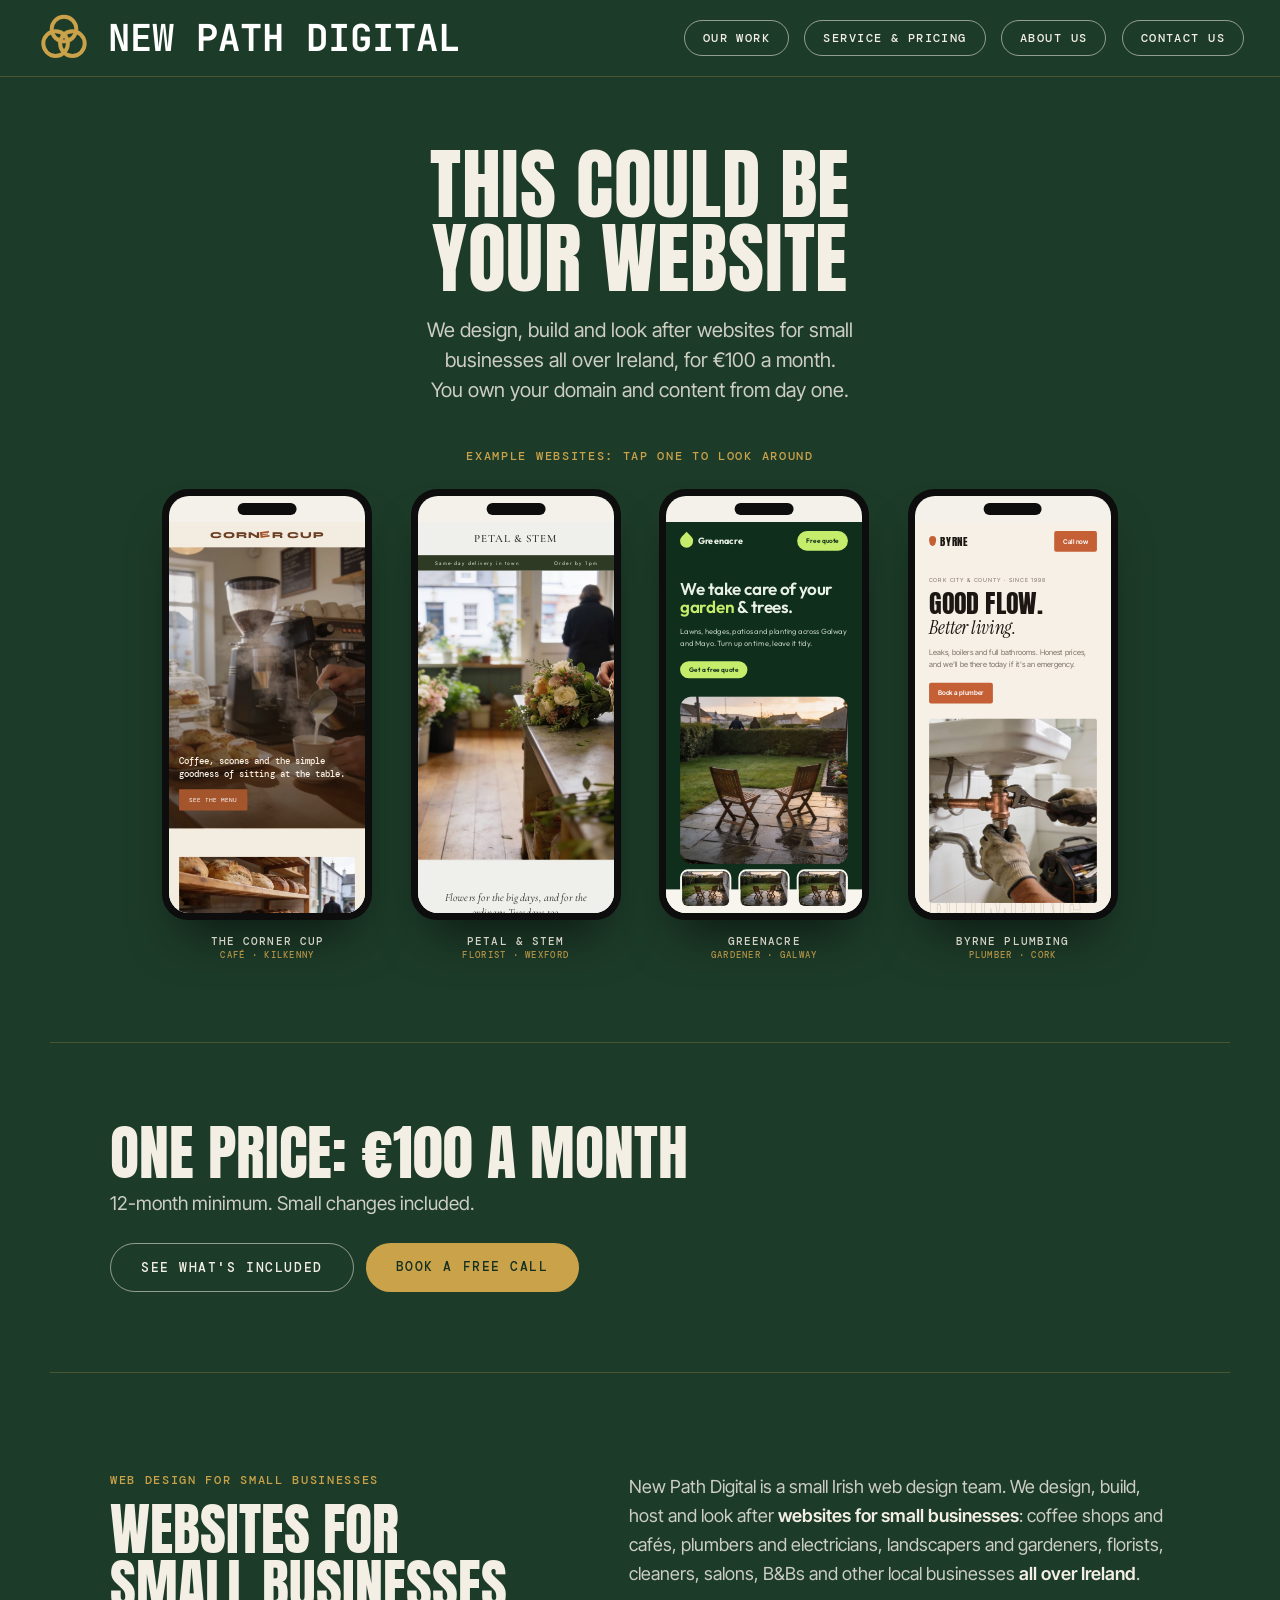
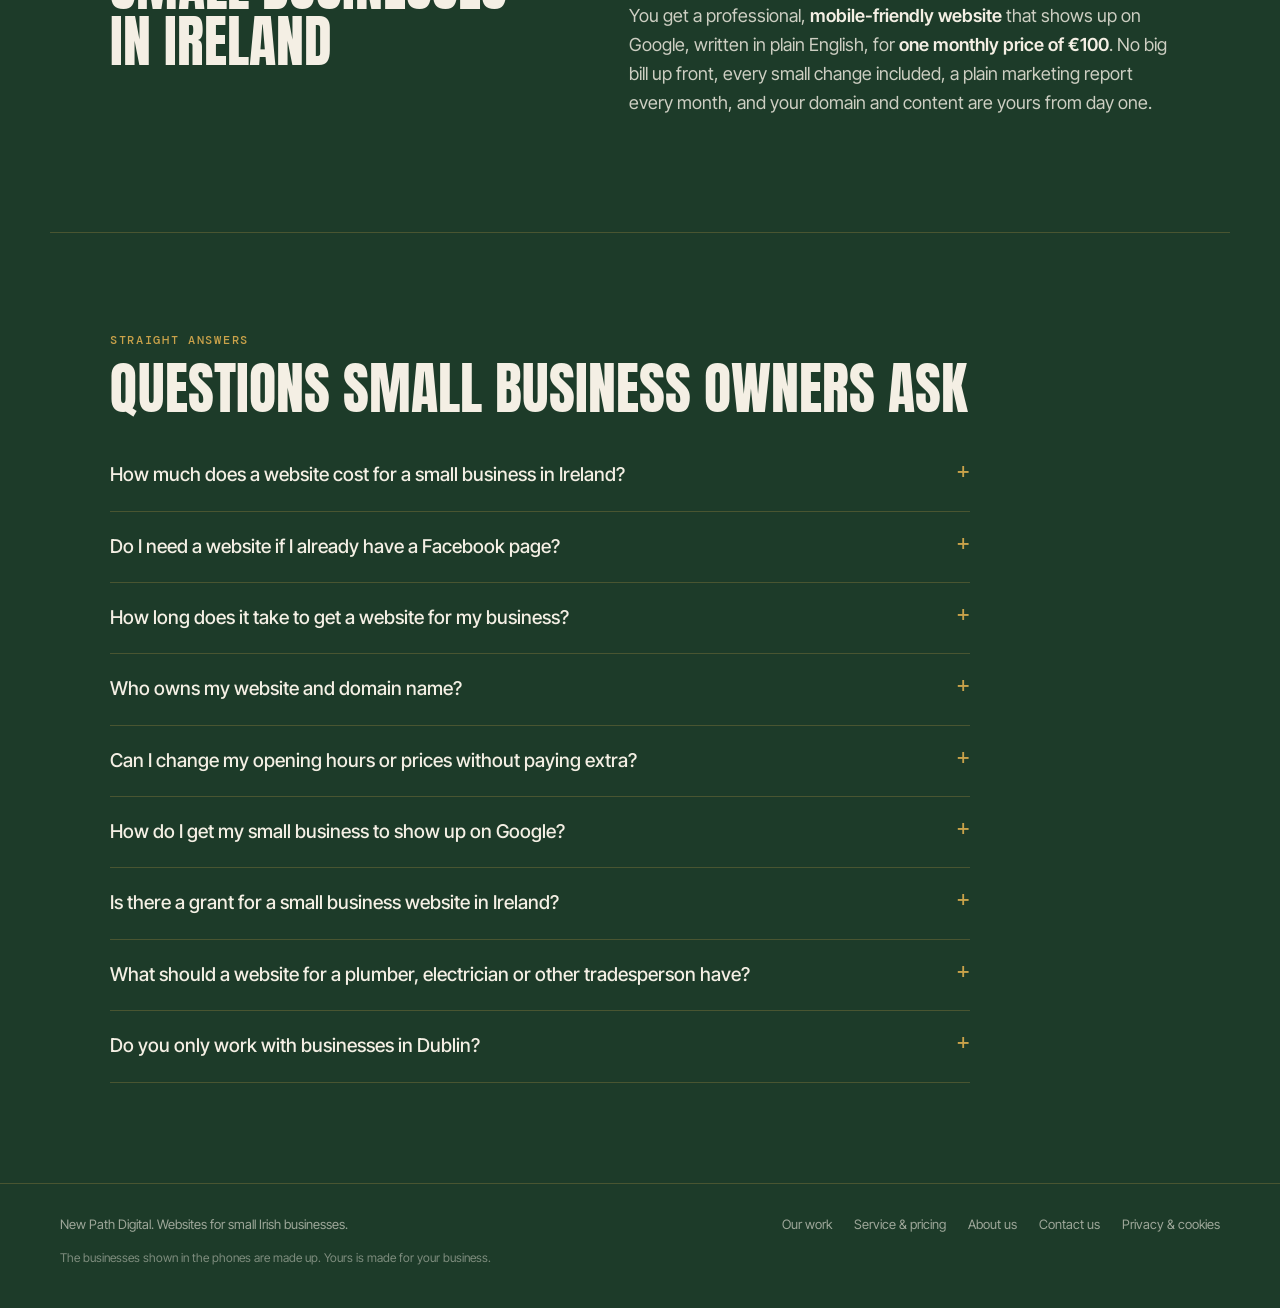
==== index.html @ db33c9aa "Make question answers plainer Co-Authored-By: Claude Opus 5.5 <noreply@anthropic.com>" ====
<!doctype html>
<html lang="en-IE">
<head>
<meta charset="utf-8">
<meta name="viewport" content="width=device-width, initial-scale=1">
<title>New Path Digital | Websites for small Irish businesses, €100 a month</title>
<meta name="description" content="We design, build, host and keep your website up to date for €100 a month, with every small change included and a monthly report. You own your domain and content. Book a free call.">
<link rel="icon" href="/icon.svg">
<link rel="canonical" href="https://newpathdigital-one.vercel.app/">
<meta property="og:type" content="website">
<meta property="og:locale" content="en_IE">
<meta property="og:site_name" content="New Path Digital">
<meta property="og:url" content="https://newpathdigital-one.vercel.app/">
<meta property="og:title" content="New Path Digital | Websites for small Irish businesses, €100 a month">
<meta property="og:description" content="We design, build, host and keep your website up to date for €100 a month, with every small change included and a monthly report. You own your domain and content. Book a free call.">
<meta property="og:image" content="https://newpathdigital-one.vercel.app/street/coffee.jpg">
<meta property="og:image:width" content="1800">
<meta property="og:image:height" content="1350">
<meta property="og:image:alt" content="A barista pours milk into a coffee at the counter of a small café, with scones and a street outside the window">
<meta name="twitter:card" content="summary_large_image">
<meta name="twitter:title" content="New Path Digital | Websites for small Irish businesses, €100 a month">
<meta name="twitter:description" content="We design, build, host and keep your website up to date for €100 a month, with every small change included and a monthly report. You own your domain and content. Book a free call.">
<meta name="twitter:image" content="https://newpathdigital-one.vercel.app/street/coffee.jpg">
<script type="application/ld+json">{"@context":"https://schema.org","@type":"ProfessionalService","name":"New Path Digital","url":"https://newpathdigital-one.vercel.app/","description":"We design, build, host and look after websites for small businesses all over Ireland, for €100 a month.","areaServed":{"@type":"Country","name":"Ireland"},"image":"https://newpathdigital-one.vercel.app/street/coffee.jpg","email":"hello@newpathdigital.ie","makesOffer":{"@type":"Offer","name":"Website built, hosted and kept up to date","price":"100","priceCurrency":"EUR","priceSpecification":{"@type":"UnitPriceSpecification","price":"100","priceCurrency":"EUR","unitText":"MONTH"}}}</script>
<script type="application/ld+json">{"@context":"https://schema.org","@type":"FAQPage","mainEntity":[{"@type":"Question","name":"How much does a website cost for a small business in Ireland?","acceptedAnswer":{"@type":"Answer","text":"With New Path Digital it's €100 a month, with no big bill up front. That covers designing and building the site, hosting, security, support and every small change. The minimum is 12 months. When you compare prices, add up the full cost for a year, including hosting and what you'd pay each time you need something changed."}},{"@type":"Question","name":"Do I need a website if I already have a Facebook page?","acceptedAnswer":{"@type":"Answer","text":"Yes. A Facebook page is a good start, but Facebook can change its rules or limit who sees your posts. Your website is yours. A website shows your opening hours, prices and services in one place. It can also show up when people search for what you do in your area."}},{"@type":"Question","name":"How long does it take to get a website for my business?","acceptedAnswer":{"@type":"Answer","text":"It depends mostly on how quickly we get your words, photos and details. We agree a go-live date on the first call. We write the words, and you check everything before it goes live."}},{"@type":"Question","name":"Who owns my website and domain name?","acceptedAnswer":{"@type":"Answer","text":"You do. Your domain name is registered in your name, and your words, photos and logo are yours from day one. After the 12-month minimum, the full website is yours to take with you if you ever leave."}},{"@type":"Question","name":"Can I change my opening hours or prices without paying extra?","acceptedAnswer":{"@type":"Answer","text":"Yes. Send us an email or a text with the change and we'll do it within 2 working days. Small changes like prices, opening hours, photos and text are included in the €100 a month. Bigger new work, like an online shop, is always quoted first."}},{"@type":"Question","name":"How do I get my small business to show up on Google?","acceptedAnswer":{"@type":"Answer","text":"Four things can help: a website that says clearly what you do and where, a Google Business Profile, real reviews from customers, and other websites linking to yours. We set up the Google basics and measure your visits before launch. You get a report every month. If your visits or calls haven't gone up after 6 months, we do 3 months of extra search work for free."}},{"@type":"Question","name":"Is there a grant for a small business website in Ireland?","acceptedAnswer":{"@type":"Answer","text":"Local Enterprise Offices run the Trading Online Voucher scheme to help small businesses get online. The amounts and rules change, so check with your local Local Enterprise Office for what applies to you. We're happy to talk it through on a free call."}},{"@type":"Question","name":"What should a website for a plumber, electrician or other tradesperson have?","acceptedAnswer":{"@type":"Answer","text":"Keep it simple and built for phones: a big call button, the services you offer, the areas you cover, photos of real jobs, and a quick quote form. Someone with a burst pipe may be searching on their phone, so make your number easy to tap."}},{"@type":"Question","name":"Do you only work with businesses in Dublin?","acceptedAnswer":{"@type":"Answer","text":"No. We build websites for small businesses all over Ireland, from cafés and B&Bs to plumbers, salons and cleaners. We work by phone, email and video call, so where you are doesn't matter."}}]}</script>
<link rel="preconnect" href="https://fonts.googleapis.com">
<link rel="preconnect" href="https://fonts.gstatic.com" crossorigin>
<link href="https://fonts.googleapis.com/css2?family=Anton&family=DM+Mono:wght@400;500&family=Inter+Tight:wght@400;500;600&family=JetBrains+Mono:wght@700&display=swap" rel="stylesheet">
<link rel="stylesheet" href="/style.css">
<style>
section[id]{scroll-margin-top:90px}

/* ---------- hero ---------- */
.hero{text-align:center;padding:clamp(40px,6vw,70px) 20px clamp(50px,7vw,80px)}
.hero h1{font:400 clamp(40px,6.4vw,78px)/.95 "Anton",sans-serif;letter-spacing:.01em;text-transform:uppercase;margin-bottom:20px}
.hero .intro{max-width:52ch;margin:0 auto clamp(28px,4vw,44px);font-size:clamp(17px,1.8vw,20px);line-height:1.5;color:var(--soft);text-wrap:balance}
.hero .kicker{margin-bottom:24px}
.phones{display:flex;justify-content:center;gap:clamp(14px,3vw,40px);flex-wrap:wrap}
.phone{cursor:pointer;width:clamp(150px,17vw,210px);text-align:center;transition:transform .35s cubic-bezier(.2,.8,.2,1)}
.phone:hover,.phone:focus-visible{transform:translateY(-10px)}
.phone:focus-visible{outline:none}
.phone:focus-visible .frame{box-shadow:0 0 0 3px var(--gold),0 30px 50px -20px rgba(0,0,0,.6)}
.frame{position:relative;aspect-ratio:390/800;border-radius:26px;background:#0d0d0d;padding:7px;box-shadow:0 30px 50px -20px rgba(0,0,0,.6)}
.screen{position:relative;width:100%;height:100%;border-radius:20px;overflow:hidden;background:#f4f1ea}
.screen::before{content:"";position:absolute;z-index:2;top:7px;left:50%;transform:translateX(-50%);width:30%;height:12px;border-radius:999px;background:#0d0d0d}
.screen iframe{position:absolute;top:26px;left:0;width:390px;height:800px;border:0;transform-origin:0 0;pointer-events:none}
.phone .cap{margin-top:14px;font:500 11px/1.4 "DM Mono",monospace;letter-spacing:.1em;text-transform:uppercase;opacity:.85}
.phone .cap small{display:block;color:var(--gold);letter-spacing:.14em}

/* ---------- price strip ---------- */
.strip{border-top:1px solid var(--line);padding-block:clamp(50px,7vw,80px);display:flex;flex-wrap:wrap;align-items:center;justify-content:space-between;gap:24px 40px}
.strip h2{font:400 clamp(36px,5vw,60px)/1 "Anton";text-transform:uppercase}
.strip p{color:var(--soft);font-size:clamp(16px,1.8vw,19px);margin-top:6px}
.strip .btns{display:flex;flex-wrap:wrap;gap:12px}

/* ---------- viewer ---------- */
.viewer{position:fixed;inset:0;z-index:50;background:rgba(12,22,16,.96);display:none;flex-direction:column}
.viewer.on{display:flex}
.vbar{display:flex;align-items:center;gap:10px;padding:10px clamp(10px,2vw,20px);color:var(--cream)}
.vbar .title{flex:1;text-align:center;font:500 12px/1.3 "DM Mono",monospace;letter-spacing:.12em;text-transform:uppercase}
.vbar .title small{display:block;color:var(--gold)}
.vbtn{border:1px solid rgba(244,239,228,.4);border-radius:999px;padding:9px 14px;font:500 11px/1 "DM Mono",monospace;letter-spacing:.1em;text-transform:uppercase;white-space:nowrap}
.vbtn:hover{background:var(--cream);color:var(--green)}
.vbtn.on{background:var(--cream);color:var(--green)}
.vbtn.x{font-size:16px;padding:7px 12px}
.toggle{display:flex;gap:6px}
.vstage{flex:1;display:flex;justify-content:center;align-items:stretch;padding:0 clamp(0px,2vw,20px) clamp(0px,2vw,20px);min-height:0}
.vstage iframe{width:100%;height:100%;border:0;background:#fff;border-radius:8px}
.vstage.mobile{align-items:center}
.vstage.mobile iframe{width:390px;max-width:100%;height:min(820px,100%);border-radius:30px;border:8px solid #0d0d0d}
.vnote{text-align:center;font-size:12px;color:rgba(244,239,228,.5);padding:0 0 10px}


/* ---------- search words + questions ---------- */
.about2{display:grid;grid-template-columns:minmax(0,.9fr) minmax(0,1.1fr);gap:clamp(30px,6vw,80px);align-items:start}
.about2 .prose p{font-size:clamp(16px,1.6vw,18px)}
.about2 strong{color:var(--cream);font-weight:600}
.faq{display:grid;gap:0;max-width:860px}
.faq details{border-bottom:1px solid var(--line)}
.faq summary{list-style:none;cursor:pointer;display:flex;justify-content:space-between;gap:20px;padding:20px 0;font-size:clamp(17px,1.8vw,19px);font-weight:500}
.faq summary::-webkit-details-marker{display:none}
.faq summary::after{content:"+";font:400 24px/1 "DM Mono",monospace;color:var(--gold);transition:transform .2s}
.faq details[open] summary::after{transform:rotate(45deg)}
.faq details p{color:var(--soft);padding:0 0 22px;max-width:64ch}
@media (max-width:760px){.about2{grid-template-columns:1fr}}

@media (max-width:760px){
  .phones{gap:22px 14px}
  .phone{width:calc(50% - 14px);max-width:200px}
  .toggle,.vbtn .w{display:none}
  .vstage{padding:0}
  .vstage iframe{border-radius:0}
}
</style>
</head>
<body>

<header class="bar">
  <a class="brand" href="/" aria-label="New Path Digital home">
    <svg class="mark" viewBox="0 0 100 100" fill="none" stroke="#c9a24a" stroke-width="7" stroke-linecap="round">
      <circle cx="50" cy="34" r="22"/>
      <circle cx="35" cy="60" r="22"/>
      <circle cx="65" cy="60" r="22"/>
    </svg>
    <span class="name">New Path Digital</span>
  </a>
  <nav class="nav">
    <a href="/#work">Our work</a>
    <a href="/services">Service &amp; pricing</a>
    <a href="/about">About us</a>
    <a href="/contact">Contact us</a>
  </nav>
</header>

<section class="hero" id="work">
  <h1>This could be<br>your website</h1>
  <p class="intro">We design, build and look after websites for small businesses all over Ireland, for €100 a month. You own your domain and content from day one.</p>
  <h2 class="kicker">Example websites: tap one to look around</h2>
  <div class="phones" id="phones">
  <div role="button" tabindex="0" class="phone" data-i="0" aria-label="Open the Corner Cup example website">
    <div class="frame"><div class="screen"><iframe src="mock/corner-cup.html" tabindex="-1" aria-hidden="true" loading="lazy" scrolling="no" title="The Corner Cup example website"></iframe></div></div>
    <div class="cap">The Corner Cup<small>Café · Kilkenny</small></div>
  </div>
  <div role="button" tabindex="0" class="phone" data-i="1" aria-label="Open the Petal &amp; Stem example website">
    <div class="frame"><div class="screen"><iframe src="mock/petal-and-stem.html" tabindex="-1" aria-hidden="true" loading="lazy" scrolling="no" title="Petal &amp; Stem example website"></iframe></div></div>
    <div class="cap">Petal &amp; Stem<small>Florist · Wexford</small></div>
  </div>
  <div role="button" tabindex="0" class="phone" data-i="2" aria-label="Open the Greenacre example website">
    <div class="frame"><div class="screen"><iframe src="mock/greenacre.html" tabindex="-1" aria-hidden="true" loading="lazy" scrolling="no" title="Greenacre example website"></iframe></div></div>
    <div class="cap">Greenacre<small>Gardener · Galway</small></div>
  </div>
  <div role="button" tabindex="0" class="phone" data-i="3" aria-label="Open the Byrne Plumbing example website">
    <div class="frame"><div class="screen"><iframe src="mock/byrne-plumbing.html" tabindex="-1" aria-hidden="true" loading="lazy" scrolling="no" title="Byrne Plumbing example website"></iframe></div></div>
    <div class="cap">Byrne Plumbing<small>Plumber · Cork</small></div>
  </div>
  </div>
</section>

<section class="wrap strip">
  <div>
    <h2>One price: €100 a month</h2>
    <p>12-month minimum. Small changes included.</p>
  </div>
  <div class="btns">
    <a class="cta ghost" href="/services">See what's included</a>
    <a class="cta" href="/contact">Book a free call</a>
  </div>
</section>

<section class="wrap section" id="about-us">
  <div class="about2">
    <div>
      <div class="kicker">Web design for small businesses</div>
      <h2 class="big">Websites for small businesses in Ireland</h2>
    </div>
    <div class="prose">
      <p>New Path Digital is a small Irish web design team. We design, build, host and look after <strong>websites for small businesses</strong>: coffee shops and cafés, plumbers and electricians, landscapers and gardeners, florists, cleaners, salons, B&amp;Bs and other local businesses <strong>all over Ireland</strong>.</p>
      <p>You get a professional, <strong>mobile-friendly website</strong> that shows up on Google, written in plain English, for <strong>one monthly price of €100</strong>. No big bill up front, every small change included, a plain marketing report every month, and your domain and content are yours from day one.</p>
    </div>
  </div>
</section>

<section class="wrap section" id="questions">
  <div class="kicker">Straight answers</div>
  <h2 class="big">Questions small business owners ask</h2>
  <div class="faq">
    <details><summary>How much does a website cost for a small business in Ireland?</summary><p>With New Path Digital it's €100 a month, with no big bill up front. That covers designing and building the site, hosting, security, support and every small change. The minimum is 12 months. When you compare prices, add up the full cost for a year, including hosting and what you'd pay each time you need something changed.</p></details>
    <details><summary>Do I need a website if I already have a Facebook page?</summary><p>Yes. A Facebook page is a good start, but Facebook can change its rules or limit who sees your posts. Your website is yours. A website shows your opening hours, prices and services in one place. It can also show up when people search for what you do in your area.</p></details>
    <details><summary>How long does it take to get a website for my business?</summary><p>It depends mostly on how quickly we get your words, photos and details. We agree a go-live date on the first call. We write the words, and you check everything before it goes live.</p></details>
    <details><summary>Who owns my website and domain name?</summary><p>You do. Your domain name is registered in your name, and your words, photos and logo are yours from day one. After the 12-month minimum, the full website is yours to take with you if you ever leave.</p></details>
    <details><summary>Can I change my opening hours or prices without paying extra?</summary><p>Yes. Send us an email or a text with the change and we'll do it within 2 working days. Small changes like prices, opening hours, photos and text are included in the €100 a month. Bigger new work, like an online shop, is always quoted first.</p></details>
    <details><summary>How do I get my small business to show up on Google?</summary><p>Four things can help: a website that says clearly what you do and where, a Google Business Profile, real reviews from customers, and other websites linking to yours. We set up the Google basics and measure your visits before launch. You get a report every month. If your visits or calls haven't gone up after 6 months, we do 3 months of extra search work for free.</p></details>
    <details><summary>Is there a grant for a small business website in Ireland?</summary><p>Local Enterprise Offices run the Trading Online Voucher scheme to help small businesses get online. The amounts and rules change, so check with your local Local Enterprise Office for what applies to you. We're happy to talk it through on a free call.</p></details>
    <details><summary>What should a website for a plumber, electrician or other tradesperson have?</summary><p>Keep it simple and built for phones: a big call button, the services you offer, the areas you cover, photos of real jobs, and a quick quote form. Someone with a burst pipe may be searching on their phone, so make your number easy to tap.</p></details>
    <details><summary>Do you only work with businesses in Dublin?</summary><p>No. We build websites for small businesses all over Ireland, from cafés and B&amp;Bs to plumbers, salons and cleaners. We work by phone, email and video call, so where you are doesn't matter.</p></details>
  </div>
</section>

<footer class="site">
  <span>New Path Digital. Websites for small Irish businesses.</span>
  <nav><a href="/#work">Our work</a><a href="/services">Service &amp; pricing</a><a href="/about">About us</a><a href="/contact">Contact us</a><a href="/privacy">Privacy &amp; cookies</a></nav>
  <span class="note">The businesses shown in the phones are made up. Yours is made for your business.</span>
</footer>

<div class="viewer" id="viewer" role="dialog" aria-modal="true" aria-label="Example website">
  <div class="vbar">
    <button class="vbtn" id="prev" aria-label="Previous example">←<span class="w"> Prev</span></button>
    <div class="toggle">
      <button class="vbtn on" id="desk">Desktop</button>
      <button class="vbtn" id="mob">Phone</button>
    </div>
    <div class="title" id="vtitle"></div>
    <button class="vbtn" id="next" aria-label="Next example"><span class="w">Next </span>→</button>
    <button class="vbtn x" id="close" aria-label="Close">×</button>
  </div>
  <div class="vstage" id="vstage"><iframe id="vframe" title="Example website"></iframe></div>
  <div class="vnote">This is a made-up example. Scroll and click around, then close it to come back.</div>
</div>

<script>
// To add another example: make a page in /mock and add a line here.
const SITES = [
  {id:"corner-cup",     name:"The Corner Cup", town:"Café · Kilkenny",    bg:"#e7dece"},
  {id:"petal-and-stem", name:"Petal & Stem",   town:"Florist · Wexford",  bg:"#efefeb"},
  {id:"greenacre",      name:"Greenacre",      town:"Gardener · Galway",  bg:"#f7f5ee"},
  {id:"byrne-plumbing", name:"Byrne Plumbing", town:"Plumber · Cork",     bg:"#f6f0e6"},
];
const url = s => `mock/${s.id}.html`;
const esc = t => t.replace(/&/g,"&amp;").replace(/</g,"&lt;");

// phones
if (!document.querySelector("#phones .phone")) document.getElementById("phones").innerHTML = SITES.map((s,i)=>`
  <div role="button" tabindex="0" class="phone" data-i="${i}" aria-label="Open the ${esc(s.name)} example website">
    <div class="frame"><div class="screen"><iframe src="${url(s)}" tabindex="-1" aria-hidden="true" loading="lazy" scrolling="no"></iframe></div></div>
    <div class="cap">${esc(s.name)}<small>${esc(s.town)}</small></div>
  </div>`).join("");

// scale the mini iframes to fit their boxes
function fit(){
  document.querySelectorAll(".screen iframe").forEach(f=>f.style.transform=`scale(${f.parentElement.clientWidth/390})`);
}
new ResizeObserver(fit).observe(document.body); fit();

// viewer
const V=document.getElementById("viewer"), F=document.getElementById("vframe"), stage=document.getElementById("vstage");
let cur=0;
function show(i){
  cur=(i+SITES.length)%SITES.length; const s=SITES[cur];
  F.src=url(s);
  document.getElementById("vtitle").innerHTML=`${esc(s.name)}<small>${esc(s.town)}</small>`;
  history.replaceState(null,"","#"+s.id);
}
function openV(i){ show(i); V.classList.add("on"); document.body.style.overflow="hidden"; document.getElementById("close").focus(); }
function closeV(){ V.classList.remove("on"); document.body.style.overflow=""; F.src="about:blank"; history.replaceState(null,"",location.pathname+location.search); }
document.addEventListener("click",e=>{ const b=e.target.closest("[data-i]"); if(b) openV(+b.dataset.i); });
document.addEventListener("keydown",e=>{ const b=e.target.closest&&e.target.closest("[data-i]"); if(b&&(e.key==="Enter"||e.key===" ")){e.preventDefault();openV(+b.dataset.i);} });
document.getElementById("prev").onclick=()=>show(cur-1);
document.getElementById("next").onclick=()=>show(cur+1);
document.getElementById("close").onclick=closeV;
const desk=document.getElementById("desk"), mob=document.getElementById("mob");
desk.onclick=()=>{stage.classList.remove("mobile");desk.classList.add("on");mob.classList.remove("on")};
mob.onclick=()=>{stage.classList.add("mobile");mob.classList.add("on");desk.classList.remove("on")};
document.addEventListener("keydown",e=>{
  if(!V.classList.contains("on")) return;
  if(e.key==="Escape") closeV();
  if(e.key==="ArrowLeft") show(cur-1);
  if(e.key==="ArrowRight") show(cur+1);
});
// open straight to a site if the link has #site-name
const start=SITES.findIndex(s=>"#"+s.id===location.hash); if(start>-1) openV(start);
</script>
</body>
</html>
---- style.css ----
/* Shared look for every New Path Digital page */
:root{--green:#1d3b29;--green2:#16301f;--gold:#c9a24a;--cream:#f4efe4;--ink:#18201a;--soft:rgba(244,239,228,.82);--line:rgba(201,162,74,.25)}
*{box-sizing:border-box;margin:0;padding:0}
html{scroll-behavior:smooth}
body{background:var(--green);color:var(--cream);font:400 16px/1.6 "Inter Tight",system-ui,sans-serif;-webkit-font-smoothing:antialiased;overflow-x:hidden}
a{color:inherit;text-decoration:none}
button{font:inherit;color:inherit;background:none;border:0;cursor:pointer}
:focus-visible{outline:2px solid var(--gold);outline-offset:3px}

/* ---------- header ---------- */
.bar{position:sticky;top:0;z-index:20;background:var(--green);border-bottom:1px solid var(--line);display:flex;align-items:center;gap:24px;padding:10px clamp(16px,3vw,36px)}
.mark{width:56px;height:56px;flex:none;display:block}
.brand{display:flex;align-items:center;gap:16px;flex:none}
.brand .name{font:700 clamp(26px,2.9vw,38px)/1 "JetBrains Mono","DM Mono",monospace;letter-spacing:0;color:#fff;text-transform:uppercase;white-space:nowrap}
.nav{display:flex;gap:clamp(8px,1.2vw,18px);margin-left:auto;flex-wrap:wrap;justify-content:center}
.nav a{font:500 12px/1 "DM Mono",monospace;letter-spacing:.12em;text-transform:uppercase;border:1px solid rgba(244,239,228,.55);border-radius:999px;padding:11px clamp(12px,1.4vw,24px);white-space:nowrap;transition:background .2s,color .2s}
.nav a:hover,.nav a[aria-current="page"]{background:var(--cream);color:var(--green)}

/* ---------- shared blocks ---------- */
.wrap{max-width:1180px;margin:0 auto;padding-left:clamp(20px,5vw,60px);padding-right:clamp(20px,5vw,60px)}
.page-head{padding-block:clamp(50px,8vw,100px) clamp(30px,5vw,50px)}
.page-head h1{font:400 clamp(44px,7.5vw,96px)/.95 "Anton",sans-serif;text-transform:uppercase;margin-bottom:18px;text-wrap:balance}
.page-head p{font-size:clamp(18px,2.1vw,23px);line-height:1.45;color:var(--soft);max-width:40ch}
.kicker{font:500 12px/1.3 "DM Mono",monospace;letter-spacing:.14em;text-transform:uppercase;color:var(--gold);margin-bottom:12px}
h2.big{font:400 clamp(32px,4.6vw,56px)/1 "Anton";text-transform:uppercase;margin-bottom:24px;text-wrap:balance}
.section{padding-block:clamp(56px,8vw,100px);border-top:1px solid var(--line)}
.prose p{color:var(--soft);max-width:60ch;margin-bottom:14px}
.cols{display:grid;grid-template-columns:repeat(3,1fr);gap:clamp(18px,3vw,36px)}
.cols.four{grid-template-columns:repeat(4,1fr)}
.col{border-top:1px solid var(--gold);padding-top:20px;min-width:0}
.col h3{font:500 13px/1.3 "DM Mono",monospace;letter-spacing:.1em;text-transform:uppercase;color:var(--gold);margin-bottom:10px}
.col p{color:var(--soft);font-size:15px}
.ticks{list-style:none;display:grid;gap:12px}
.ticks li{display:flex;gap:12px;align-items:baseline;color:var(--soft)}
.ticks li::before{content:"";flex:none;width:9px;height:9px;border-radius:50%;background:var(--gold);transform:translateY(-1px)}

.cta{display:inline-block;background:var(--gold);color:var(--green2);font:500 13px/1 "DM Mono",monospace;letter-spacing:.12em;text-transform:uppercase;padding:17px 30px;border-radius:999px;transition:transform .2s}
.cta:hover{transform:translateY(-2px)}
.cta.ghost{background:none;color:var(--cream);border:1px solid rgba(244,239,228,.55)}
.cta.ghost:hover{background:var(--cream);color:var(--green)}

.call{text-align:center;padding:clamp(70px,10vw,120px) 20px;border-top:1px solid var(--line)}
.call h2{font:400 clamp(34px,5vw,60px)/1 "Anton";text-transform:uppercase;margin-bottom:18px}
.call p{color:rgba(244,239,228,.8);max-width:46ch;margin:0 auto 28px}

footer.site{border-top:1px solid var(--line);padding:30px clamp(20px,5vw,60px) 40px;display:flex;flex-wrap:wrap;justify-content:space-between;gap:14px 30px;font-size:13px;color:rgba(244,239,228,.6)}
footer.site nav{display:flex;flex-wrap:wrap;gap:8px 22px}
footer.site a:hover{color:var(--cream)}
footer.site .note{width:100%;font-size:12px;color:rgba(244,239,228,.45)}

@media (max-width:1120px){
  .bar{flex-wrap:wrap;justify-content:center;gap:10px}
  .nav{width:100%;margin:0}
}
@media (max-width:760px){
  .brand{gap:10px}
  .mark{width:42px;height:42px}
  .brand .name{font-size:clamp(18px,6vw,26px)}
  .nav a{padding:9px 12px;font-size:10px;text-align:center}
  .cols,.cols.four{grid-template-columns:1fr}
  footer.site{flex-direction:column}
}
@media (prefers-reduced-motion:reduce){*{transition:none!important;scroll-behavior:auto!important}}
@media (max-width:480px){.nav{display:grid;grid-template-columns:1fr 1fr}}
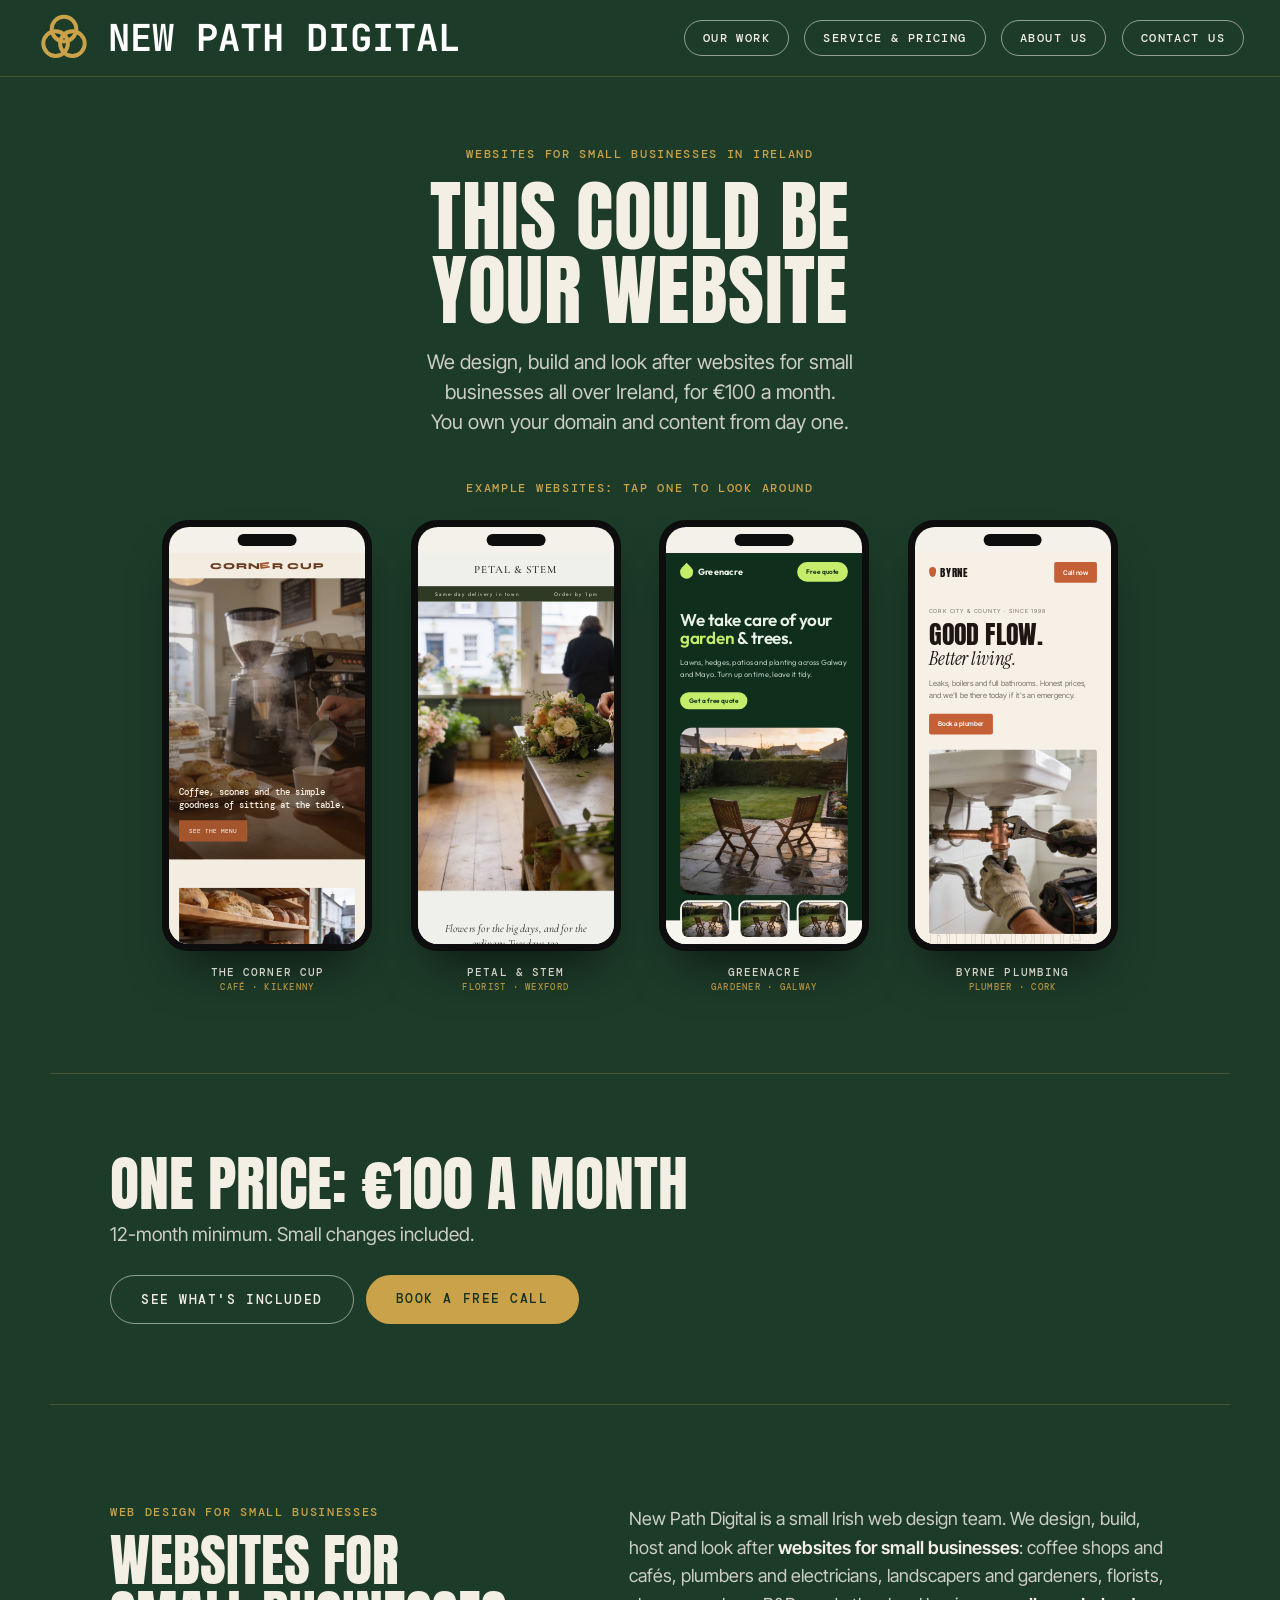
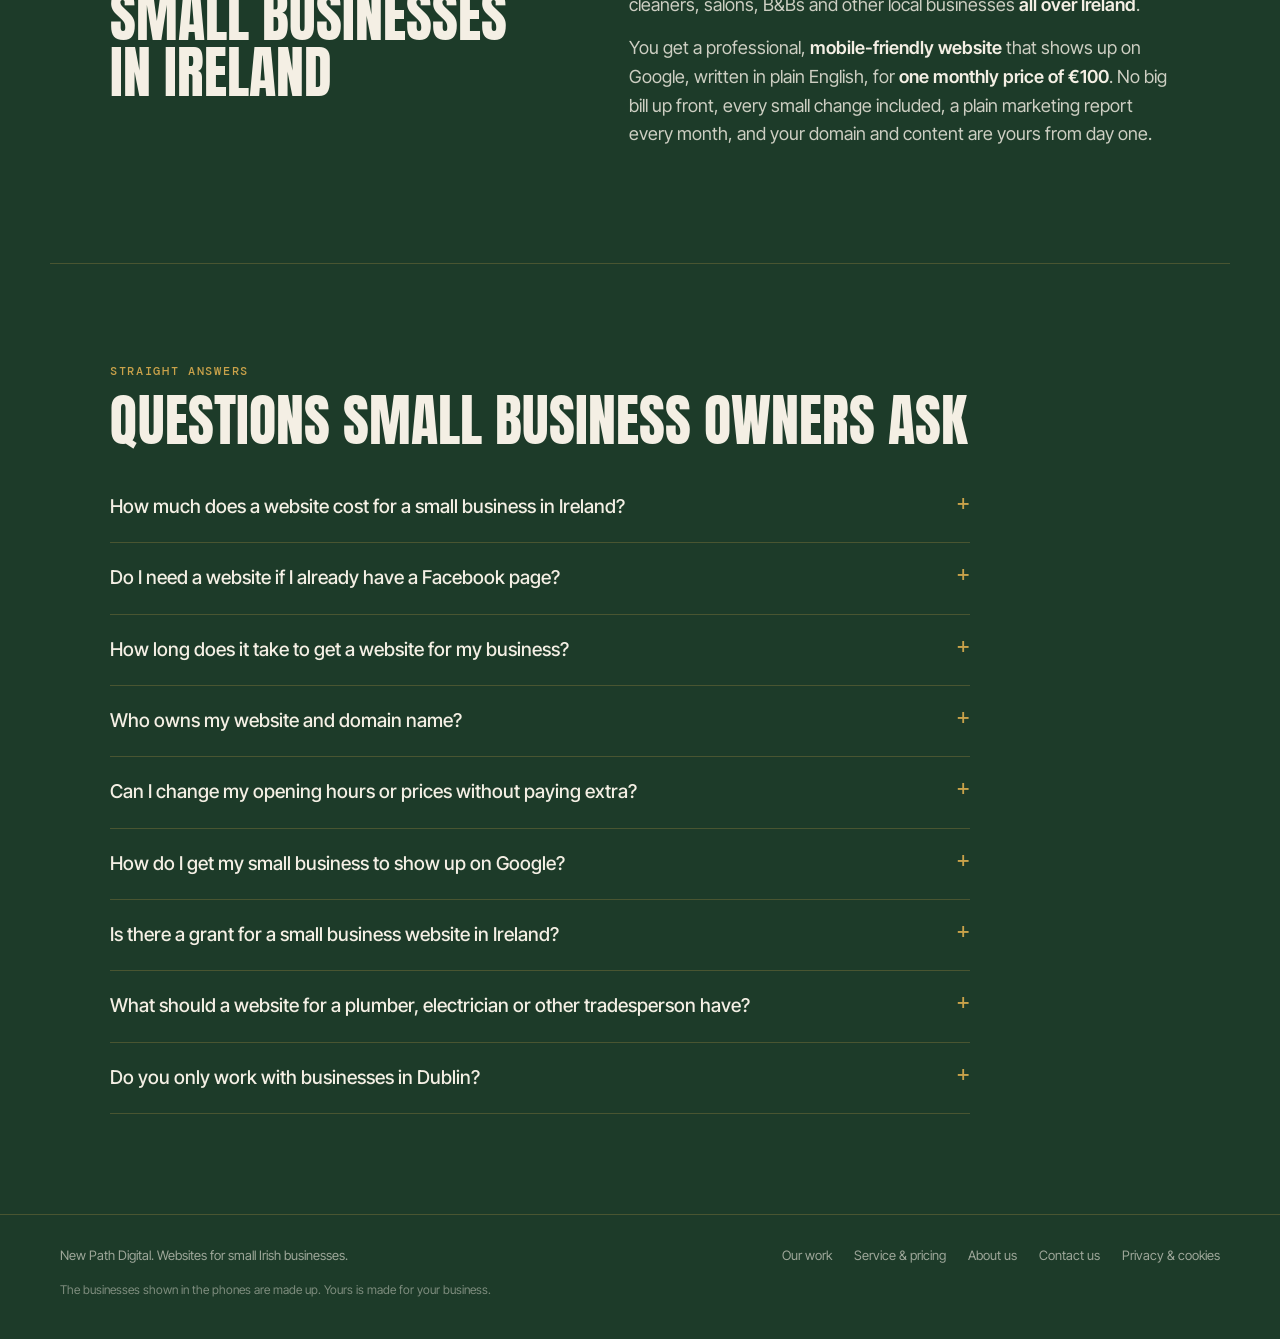
==== commit 3034813e: "Add sitemap and robots, tidy titles and descriptions Co-Authored-By: Claude Opus 5.5 <noreply@anthro" ====
--- a/index.html
+++ b/index.html
@@ -3,23 +3,23 @@
 <head>
 <meta charset="utf-8">
 <meta name="viewport" content="width=device-width, initial-scale=1">
-<title>New Path Digital | Websites for small Irish businesses, €100 a month</title>
-<meta name="description" content="We design, build, host and keep your website up to date for €100 a month, with every small change included and a monthly report. You own your domain and content. Book a free call.">
+<title>Websites for small Irish businesses | New Path Digital</title>
+<meta name="description" content="We design, build and look after websites for small Irish businesses for €100 a month. Hosting and small changes included. Book a free call.">
 <link rel="icon" href="/icon.svg">
 <link rel="canonical" href="https://newpathdigital-one.vercel.app/">
 <meta property="og:type" content="website">
 <meta property="og:locale" content="en_IE">
 <meta property="og:site_name" content="New Path Digital">
 <meta property="og:url" content="https://newpathdigital-one.vercel.app/">
-<meta property="og:title" content="New Path Digital | Websites for small Irish businesses, €100 a month">
-<meta property="og:description" content="We design, build, host and keep your website up to date for €100 a month, with every small change included and a monthly report. You own your domain and content. Book a free call.">
+<meta property="og:title" content="Websites for small Irish businesses | New Path Digital">
+<meta property="og:description" content="We design, build and look after websites for small Irish businesses for €100 a month. Hosting and small changes included. Book a free call.">
 <meta property="og:image" content="https://newpathdigital-one.vercel.app/street/coffee.jpg">
 <meta property="og:image:width" content="1800">
 <meta property="og:image:height" content="1350">
 <meta property="og:image:alt" content="A barista pours milk into a coffee at the counter of a small café, with scones and a street outside the window">
 <meta name="twitter:card" content="summary_large_image">
-<meta name="twitter:title" content="New Path Digital | Websites for small Irish businesses, €100 a month">
-<meta name="twitter:description" content="We design, build, host and keep your website up to date for €100 a month, with every small change included and a monthly report. You own your domain and content. Book a free call.">
+<meta name="twitter:title" content="Websites for small Irish businesses | New Path Digital">
+<meta name="twitter:description" content="We design, build and look after websites for small Irish businesses for €100 a month. Hosting and small changes included. Book a free call.">
 <meta name="twitter:image" content="https://newpathdigital-one.vercel.app/street/coffee.jpg">
 <script type="application/ld+json">{"@context":"https://schema.org","@type":"ProfessionalService","name":"New Path Digital","url":"https://newpathdigital-one.vercel.app/","description":"We design, build, host and look after websites for small businesses all over Ireland, for €100 a month.","areaServed":{"@type":"Country","name":"Ireland"},"image":"https://newpathdigital-one.vercel.app/street/coffee.jpg","email":"hello@newpathdigital.ie","makesOffer":{"@type":"Offer","name":"Website built, hosted and kept up to date","price":"100","priceCurrency":"EUR","priceSpecification":{"@type":"UnitPriceSpecification","price":"100","priceCurrency":"EUR","unitText":"MONTH"}}}</script>
 <script type="application/ld+json">{"@context":"https://schema.org","@type":"FAQPage","mainEntity":[{"@type":"Question","name":"How much does a website cost for a small business in Ireland?","acceptedAnswer":{"@type":"Answer","text":"With New Path Digital it's €100 a month, with no big bill up front. That covers designing and building the site, hosting, security, support and every small change. The minimum is 12 months. When you compare prices, add up the full cost for a year, including hosting and what you'd pay each time you need something changed."}},{"@type":"Question","name":"Do I need a website if I already have a Facebook page?","acceptedAnswer":{"@type":"Answer","text":"Yes. A Facebook page is a good start, but Facebook can change its rules or limit who sees your posts. Your website is yours. A website shows your opening hours, prices and services in one place. It can also show up when people search for what you do in your area."}},{"@type":"Question","name":"How long does it take to get a website for my business?","acceptedAnswer":{"@type":"Answer","text":"It depends mostly on how quickly we get your words, photos and details. We agree a go-live date on the first call. We write the words, and you check everything before it goes live."}},{"@type":"Question","name":"Who owns my website and domain name?","acceptedAnswer":{"@type":"Answer","text":"You do. Your domain name is registered in your name, and your words, photos and logo are yours from day one. After the 12-month minimum, the full website is yours to take with you if you ever leave."}},{"@type":"Question","name":"Can I change my opening hours or prices without paying extra?","acceptedAnswer":{"@type":"Answer","text":"Yes. Send us an email or a text with the change and we'll do it within 2 working days. Small changes like prices, opening hours, photos and text are included in the €100 a month. Bigger new work, like an online shop, is always quoted first."}},{"@type":"Question","name":"How do I get my small business to show up on Google?","acceptedAnswer":{"@type":"Answer","text":"Four things can help: a website that says clearly what you do and where, a Google Business Profile, real reviews from customers, and other websites linking to yours. We set up the Google basics and measure your visits before launch. You get a report every month. If your visits or calls haven't gone up after 6 months, we do 3 months of extra search work for free."}},{"@type":"Question","name":"Is there a grant for a small business website in Ireland?","acceptedAnswer":{"@type":"Answer","text":"Local Enterprise Offices run the Trading Online Voucher scheme to help small businesses get online. The amounts and rules change, so check with your local Local Enterprise Office for what applies to you. We're happy to talk it through on a free call."}},{"@type":"Question","name":"What should a website for a plumber, electrician or other tradesperson have?","acceptedAnswer":{"@type":"Answer","text":"Keep it simple and built for phones: a big call button, the services you offer, the areas you cover, photos of real jobs, and a quick quote form. Someone with a burst pipe may be searching on their phone, so make your number easy to tap."}},{"@type":"Question","name":"Do you only work with businesses in Dublin?","acceptedAnswer":{"@type":"Answer","text":"No. We build websites for small businesses all over Ireland, from cafés and B&Bs to plumbers, salons and cleaners. We work by phone, email and video call, so where you are doesn't matter."}}]}</script>
@@ -34,7 +34,8 @@
 .hero{text-align:center;padding:clamp(40px,6vw,70px) 20px clamp(50px,7vw,80px)}
 .hero h1{font:400 clamp(40px,6.4vw,78px)/.95 "Anton",sans-serif;letter-spacing:.01em;text-transform:uppercase;margin-bottom:20px}
 .hero .intro{max-width:52ch;margin:0 auto clamp(28px,4vw,44px);font-size:clamp(17px,1.8vw,20px);line-height:1.5;color:var(--soft);text-wrap:balance}
-.hero .kicker{margin-bottom:24px}
+.hero .kicker{margin-bottom:24px;text-wrap:balance}
+.hero .kicker.top{margin-bottom:16px}
 .phones{display:flex;justify-content:center;gap:clamp(14px,3vw,40px);flex-wrap:wrap}
 .phone{cursor:pointer;width:clamp(150px,17vw,210px);text-align:center;transition:transform .35s cubic-bezier(.2,.8,.2,1)}
 .phone:hover,.phone:focus-visible{transform:translateY(-10px)}
@@ -113,6 +114,7 @@
 </header>
 
 <section class="hero" id="work">
+  <p class="kicker top">Websites for small businesses in Ireland</p>
   <h1>This could be<br>your website</h1>
   <p class="intro">We design, build and look after websites for small businesses all over Ireland, for €100 a month. You own your domain and content from day one.</p>
   <h2 class="kicker">Example websites: tap one to look around</h2>
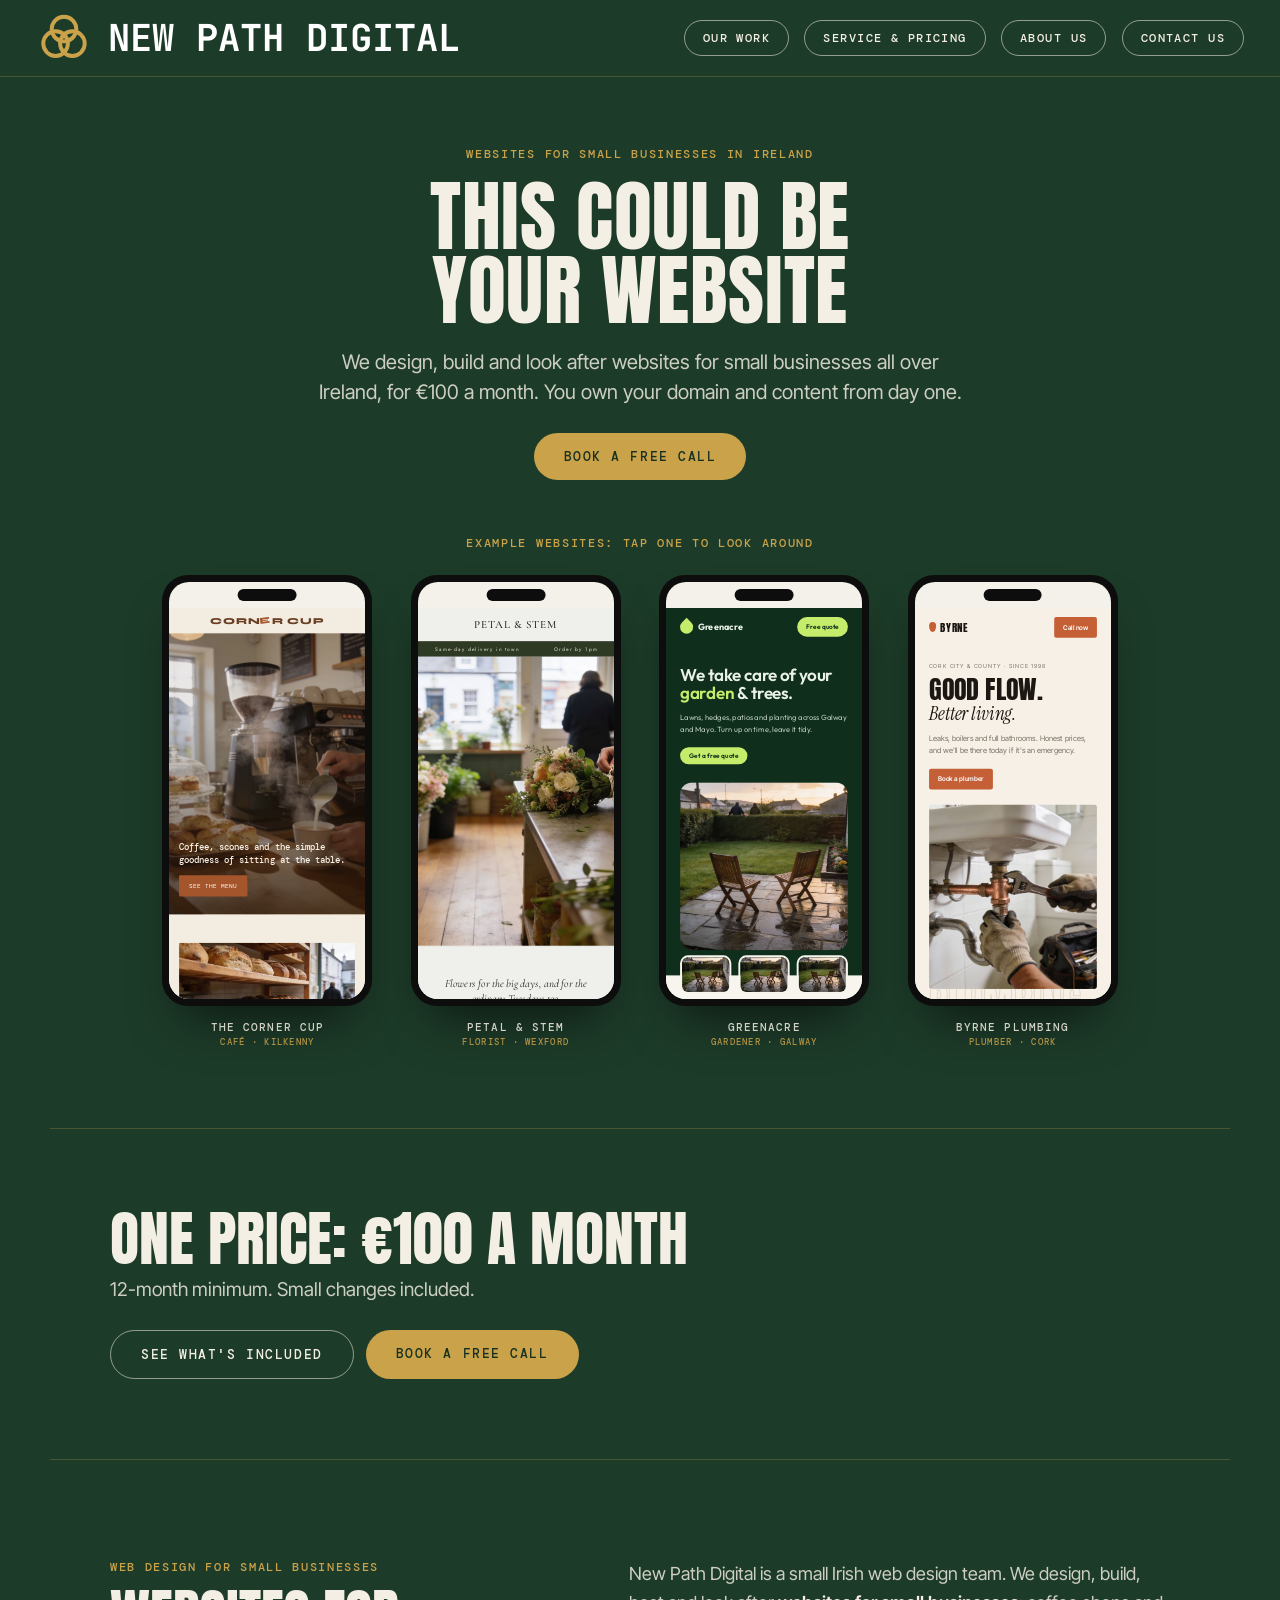
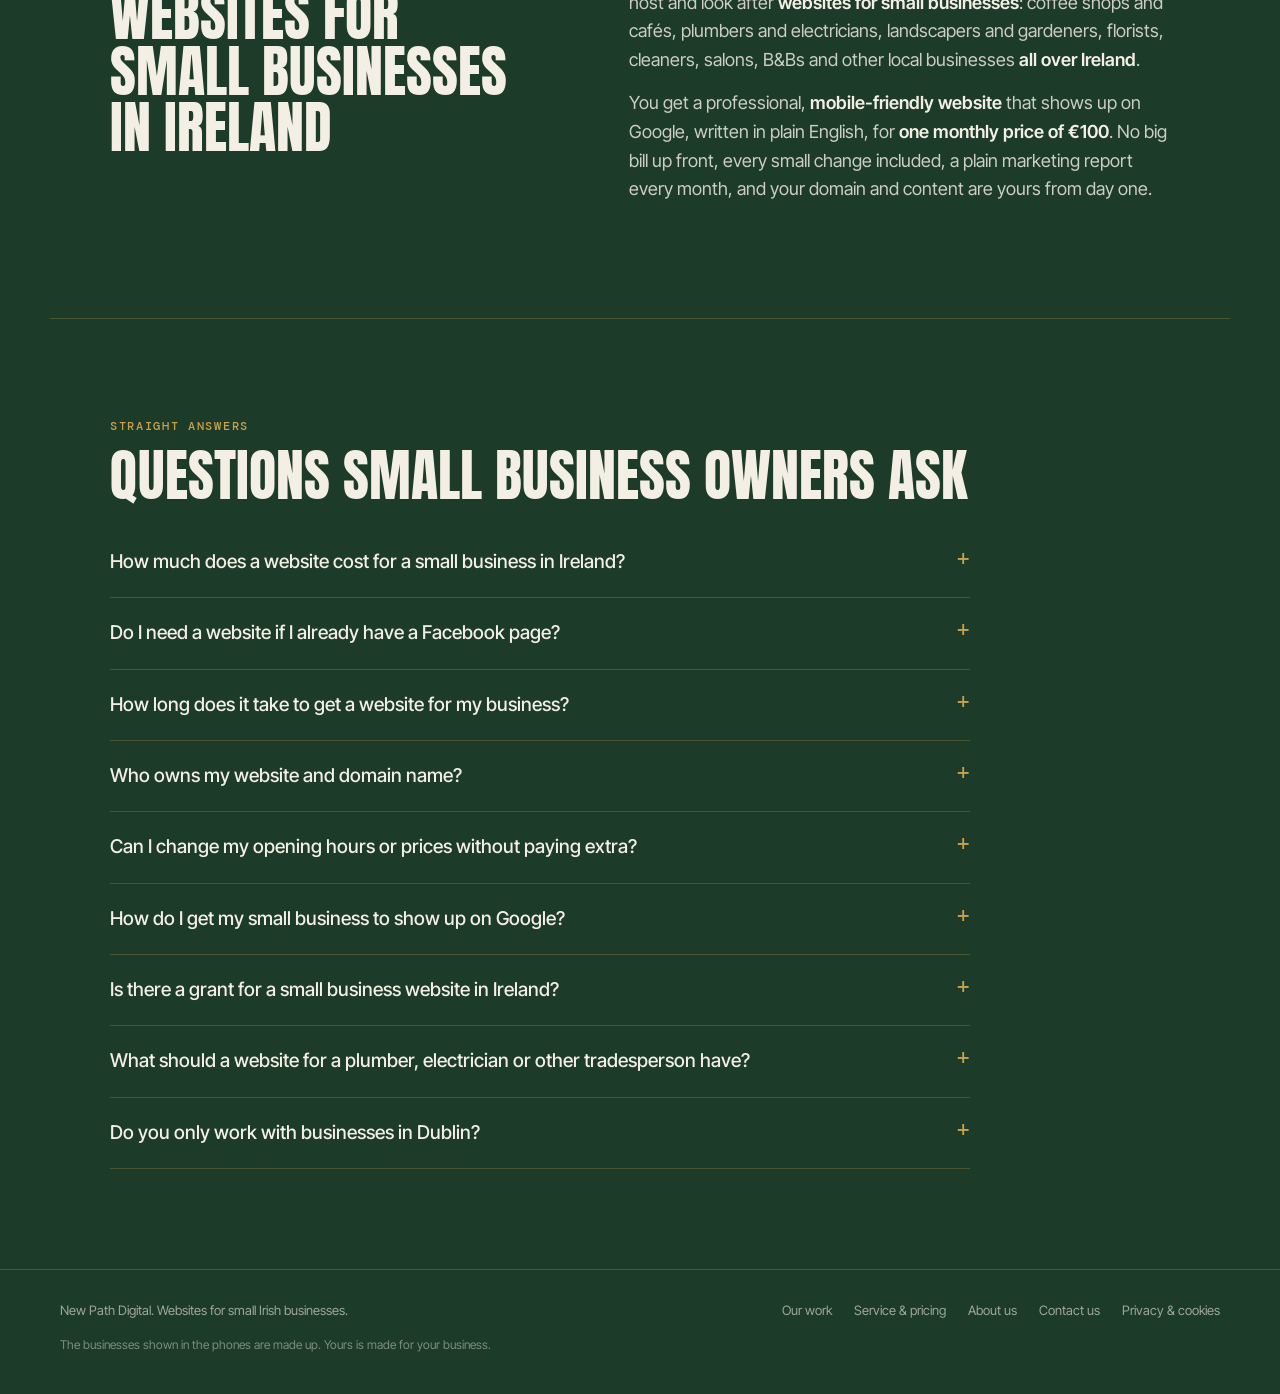
==== commit 8043a00f: "Widen homepage intro and add call button Co-Authored-By: Claude Opus 5.5 <noreply@anthropic.com>" ====
--- a/index.html
+++ b/index.html
@@ -33,8 +33,9 @@
 /* ---------- hero ---------- */
 .hero{text-align:center;padding:clamp(40px,6vw,70px) 20px clamp(50px,7vw,80px)}
 .hero h1{font:400 clamp(40px,6.4vw,78px)/.95 "Anton",sans-serif;letter-spacing:.01em;text-transform:uppercase;margin-bottom:20px}
-.hero .intro{max-width:52ch;margin:0 auto clamp(28px,4vw,44px);font-size:clamp(17px,1.8vw,20px);line-height:1.5;color:var(--soft);text-wrap:balance}
+.hero .intro{max-width:860px;margin:0 auto 26px;font-size:clamp(17px,1.8vw,20px);line-height:1.5;color:var(--soft);text-wrap:balance}
 .hero .kicker{margin-bottom:24px;text-wrap:balance}
+.hero .cta{margin-bottom:clamp(36px,5vw,56px)}
 .hero .kicker.top{margin-bottom:16px}
 .phones{display:flex;justify-content:center;gap:clamp(14px,3vw,40px);flex-wrap:wrap}
 .phone{cursor:pointer;width:clamp(150px,17vw,210px);text-align:center;transition:transform .35s cubic-bezier(.2,.8,.2,1)}
@@ -117,6 +118,7 @@
   <p class="kicker top">Websites for small businesses in Ireland</p>
   <h1>This could be<br>your website</h1>
   <p class="intro">We design, build and look after websites for small businesses all over Ireland, for €100 a month. You own your domain and content from day one.</p>
+  <a class="cta" href="/contact">Book a free call</a>
   <h2 class="kicker">Example websites: tap one to look around</h2>
   <div class="phones" id="phones">
   <div role="button" tabindex="0" class="phone" data-i="0" aria-label="Open the Corner Cup example website">
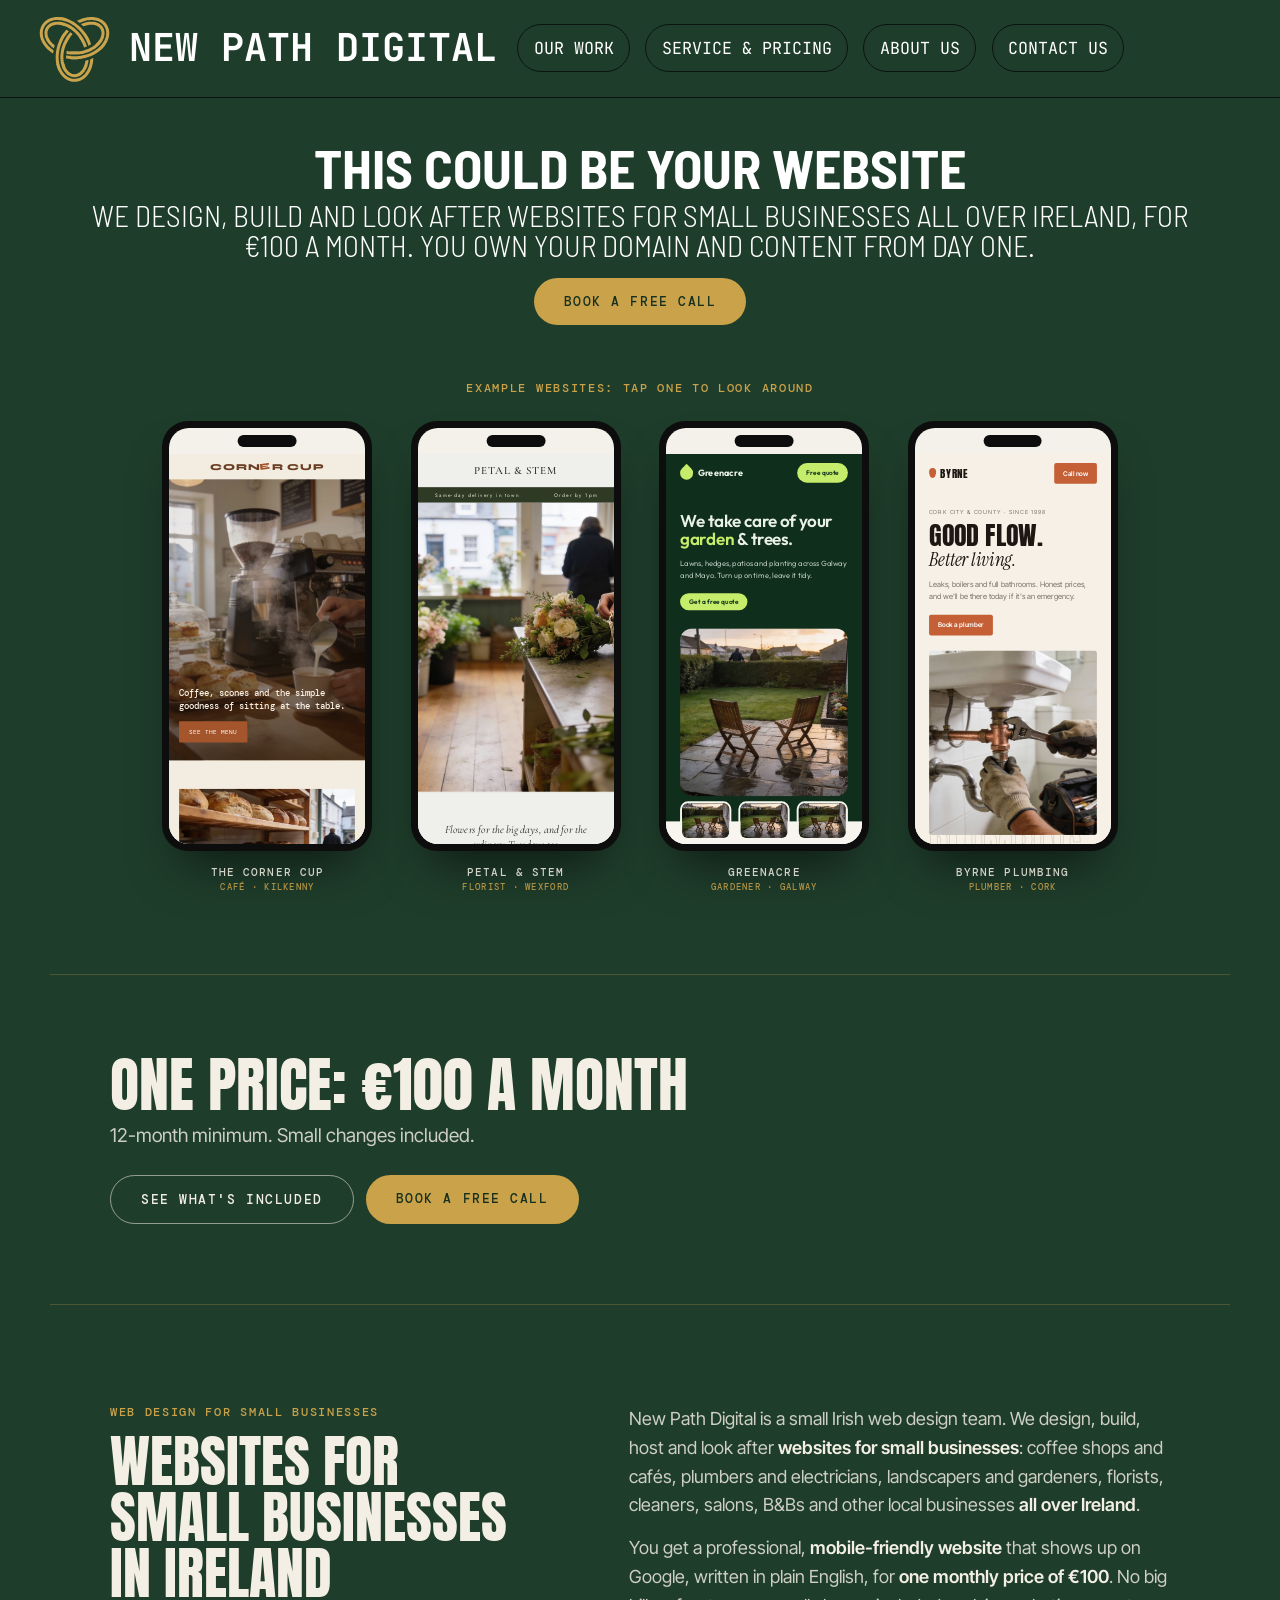
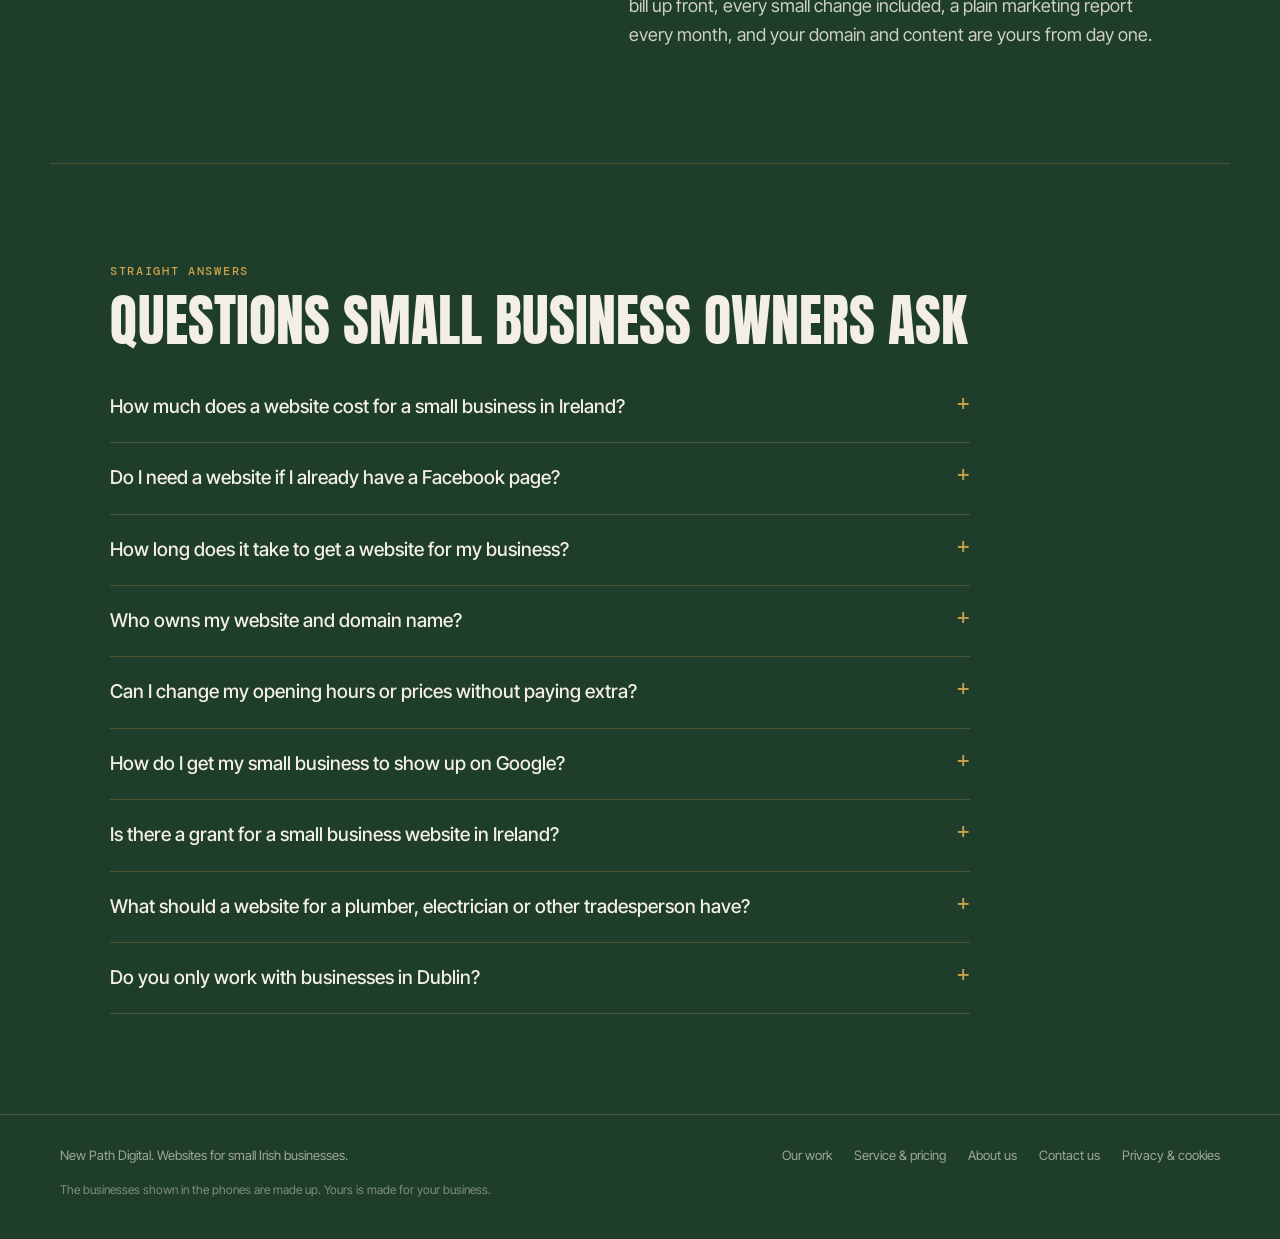
==== commit 5b21b68f: "Match header and homepage opening to new design Co-Authored-By: Claude Opus 5.5 <noreply@anthropic.c" ====
--- a/index.html
+++ b/index.html
@@ -25,18 +25,17 @@
 <script type="application/ld+json">{"@context":"https://schema.org","@type":"FAQPage","mainEntity":[{"@type":"Question","name":"How much does a website cost for a small business in Ireland?","acceptedAnswer":{"@type":"Answer","text":"With New Path Digital it's €100 a month, with no big bill up front. That covers designing and building the site, hosting, security, support and every small change. The minimum is 12 months. When you compare prices, add up the full cost for a year, including hosting and what you'd pay each time you need something changed."}},{"@type":"Question","name":"Do I need a website if I already have a Facebook page?","acceptedAnswer":{"@type":"Answer","text":"Yes. A Facebook page is a good start, but Facebook can change its rules or limit who sees your posts. Your website is yours. A website shows your opening hours, prices and services in one place. It can also show up when people search for what you do in your area."}},{"@type":"Question","name":"How long does it take to get a website for my business?","acceptedAnswer":{"@type":"Answer","text":"It depends mostly on how quickly we get your words, photos and details. We agree a go-live date on the first call. We write the words, and you check everything before it goes live."}},{"@type":"Question","name":"Who owns my website and domain name?","acceptedAnswer":{"@type":"Answer","text":"You do. Your domain name is registered in your name, and your words, photos and logo are yours from day one. After the 12-month minimum, the full website is yours to take with you if you ever leave."}},{"@type":"Question","name":"Can I change my opening hours or prices without paying extra?","acceptedAnswer":{"@type":"Answer","text":"Yes. Send us an email or a text with the change and we'll do it within 2 working days. Small changes like prices, opening hours, photos and text are included in the €100 a month. Bigger new work, like an online shop, is always quoted first."}},{"@type":"Question","name":"How do I get my small business to show up on Google?","acceptedAnswer":{"@type":"Answer","text":"Four things can help: a website that says clearly what you do and where, a Google Business Profile, real reviews from customers, and other websites linking to yours. We set up the Google basics and measure your visits before launch. You get a report every month. If your visits or calls haven't gone up after 6 months, we do 3 months of extra search work for free."}},{"@type":"Question","name":"Is there a grant for a small business website in Ireland?","acceptedAnswer":{"@type":"Answer","text":"Local Enterprise Offices run the Trading Online Voucher scheme to help small businesses get online. The amounts and rules change, so check with your local Local Enterprise Office for what applies to you. We're happy to talk it through on a free call."}},{"@type":"Question","name":"What should a website for a plumber, electrician or other tradesperson have?","acceptedAnswer":{"@type":"Answer","text":"Keep it simple and built for phones: a big call button, the services you offer, the areas you cover, photos of real jobs, and a quick quote form. Someone with a burst pipe may be searching on their phone, so make your number easy to tap."}},{"@type":"Question","name":"Do you only work with businesses in Dublin?","acceptedAnswer":{"@type":"Answer","text":"No. We build websites for small businesses all over Ireland, from cafés and B&Bs to plumbers, salons and cleaners. We work by phone, email and video call, so where you are doesn't matter."}}]}</script>
 <link rel="preconnect" href="https://fonts.googleapis.com">
 <link rel="preconnect" href="https://fonts.gstatic.com" crossorigin>
-<link href="https://fonts.googleapis.com/css2?family=Anton&family=DM+Mono:wght@400;500&family=Inter+Tight:wght@400;500;600&family=JetBrains+Mono:wght@700&display=swap" rel="stylesheet">
+<link href="https://fonts.googleapis.com/css2?family=Anton&family=DM+Mono:wght@400;500&family=Inter+Tight:wght@400;500;600&family=JetBrains+Mono:wght@400;700&family=Barlow+Semi+Condensed:wght@300;700&display=swap" rel="stylesheet">
 <link rel="stylesheet" href="/style.css">
 <style>
 section[id]{scroll-margin-top:90px}
 
 /* ---------- hero ---------- */
-.hero{text-align:center;padding:clamp(40px,6vw,70px) 20px clamp(50px,7vw,80px)}
-.hero h1{font:400 clamp(40px,6.4vw,78px)/.95 "Anton",sans-serif;letter-spacing:.01em;text-transform:uppercase;margin-bottom:20px}
-.hero .intro{max-width:860px;margin:0 auto 26px;font-size:clamp(17px,1.8vw,20px);line-height:1.5;color:var(--soft);text-wrap:balance}
+.hero{text-align:center;padding:clamp(34px,3.4vw,54px) 20px clamp(50px,7vw,80px)}
+.hero h1{font:700 clamp(38px,4.2vw,68px)/1 "Barlow Semi Condensed",sans-serif;color:#fff;text-transform:uppercase;margin-bottom:6px;text-wrap:balance}
+.hero .intro{max-width:86vw;margin:0 auto 18px;font:300 clamp(20px,2.3vw,37px)/1 "Barlow Semi Condensed",sans-serif;text-transform:uppercase;color:#fff}
 .hero .kicker{margin-bottom:24px;text-wrap:balance}
 .hero .cta{margin-bottom:clamp(36px,5vw,56px)}
-.hero .kicker.top{margin-bottom:16px}
 .phones{display:flex;justify-content:center;gap:clamp(14px,3vw,40px);flex-wrap:wrap}
 .phone{cursor:pointer;width:clamp(150px,17vw,210px);text-align:center;transition:transform .35s cubic-bezier(.2,.8,.2,1)}
 .phone:hover,.phone:focus-visible{transform:translateY(-10px)}
@@ -99,11 +98,7 @@
 
 <header class="bar">
   <a class="brand" href="/" aria-label="New Path Digital home">
-    <svg class="mark" viewBox="0 0 100 100" fill="none" stroke="#c9a24a" stroke-width="7" stroke-linecap="round">
-      <circle cx="50" cy="34" r="22"/>
-      <circle cx="35" cy="60" r="22"/>
-      <circle cx="65" cy="60" r="22"/>
-    </svg>
+    <img class="mark" src="/logo.svg" alt="" width="60" height="60">
     <span class="name">New Path Digital</span>
   </a>
   <nav class="nav">
@@ -115,8 +110,7 @@
 </header>
 
 <section class="hero" id="work">
-  <p class="kicker top">Websites for small businesses in Ireland</p>
-  <h1>This could be<br>your website</h1>
+  <h1>This could be your website</h1>
   <p class="intro">We design, build and look after websites for small businesses all over Ireland, for €100 a month. You own your domain and content from day one.</p>
   <a class="cta" href="/contact">Book a free call</a>
   <h2 class="kicker">Example websites: tap one to look around</h2>
--- a/style.css
+++ b/style.css
@@ -1,5 +1,5 @@
 /* Shared look for every New Path Digital page */
-:root{--green:#1d3b29;--green2:#16301f;--gold:#c9a24a;--cream:#f4efe4;--ink:#18201a;--soft:rgba(244,239,228,.82);--line:rgba(201,162,74,.25)}
+:root{--green:#1f3d2b;--green2:#16301f;--gold:#c9a24a;--cream:#f4efe4;--ink:#18201a;--soft:rgba(244,239,228,.82);--line:rgba(201,162,74,.25)}
 *{box-sizing:border-box;margin:0;padding:0}
 html{scroll-behavior:smooth}
 body{background:var(--green);color:var(--cream);font:400 16px/1.6 "Inter Tight",system-ui,sans-serif;-webkit-font-smoothing:antialiased;overflow-x:hidden}
@@ -8,12 +8,12 @@
 :focus-visible{outline:2px solid var(--gold);outline-offset:3px}
 
 /* ---------- header ---------- */
-.bar{position:sticky;top:0;z-index:20;background:var(--green);border-bottom:1px solid var(--line);display:flex;align-items:center;gap:24px;padding:10px clamp(16px,3vw,36px)}
-.mark{width:56px;height:56px;flex:none;display:block}
+.bar{position:sticky;top:0;z-index:20;background:var(--green);border-bottom:1px solid #0b140e;display:flex;align-items:center;gap:clamp(14px,1.6vw,26px);padding:10px clamp(16px,3vw,36px)}
+.mark{width:clamp(56px,6vw,96px);height:clamp(56px,6vw,96px);flex:none;display:block}
 .brand{display:flex;align-items:center;gap:16px;flex:none}
-.brand .name{font:700 clamp(26px,2.9vw,38px)/1 "JetBrains Mono","DM Mono",monospace;letter-spacing:0;color:#fff;text-transform:uppercase;white-space:nowrap}
-.nav{display:flex;gap:clamp(8px,1.2vw,18px);margin-left:auto;flex-wrap:wrap;justify-content:center}
-.nav a{font:500 12px/1 "DM Mono",monospace;letter-spacing:.12em;text-transform:uppercase;border:1px solid rgba(244,239,228,.55);border-radius:999px;padding:11px clamp(12px,1.4vw,24px);white-space:nowrap;transition:background .2s,color .2s}
+.brand .name{font:700 clamp(26px,3vw,50px)/1 "JetBrains Mono","DM Mono",monospace;letter-spacing:0;color:#fff;text-transform:uppercase;white-space:nowrap}
+.nav{display:flex;gap:clamp(8px,1.2vw,22px);margin:0 auto 0 0;flex-wrap:wrap;justify-content:center}
+.nav a{font:400 clamp(13px,1.3vw,21px)/1 "JetBrains Mono","DM Mono",monospace;color:#fff;text-transform:uppercase;border:1px solid #0b140e;border-radius:999px;padding:clamp(11px,1.15vw,18px) clamp(10px,1.2vw,26px);white-space:nowrap;transition:background .2s,color .2s}
 .nav a:hover,.nav a[aria-current="page"]{background:var(--cream);color:var(--green)}
 
 /* ---------- shared blocks ---------- */
@@ -56,7 +56,7 @@
   .brand{gap:10px}
   .mark{width:42px;height:42px}
   .brand .name{font-size:clamp(18px,6vw,26px)}
-  .nav a{padding:9px 12px;font-size:10px;text-align:center}
+  .nav a{padding:10px 8px;font-size:12px;text-align:center}
   .cols,.cols.four{grid-template-columns:1fr}
   footer.site{flex-direction:column}
 }
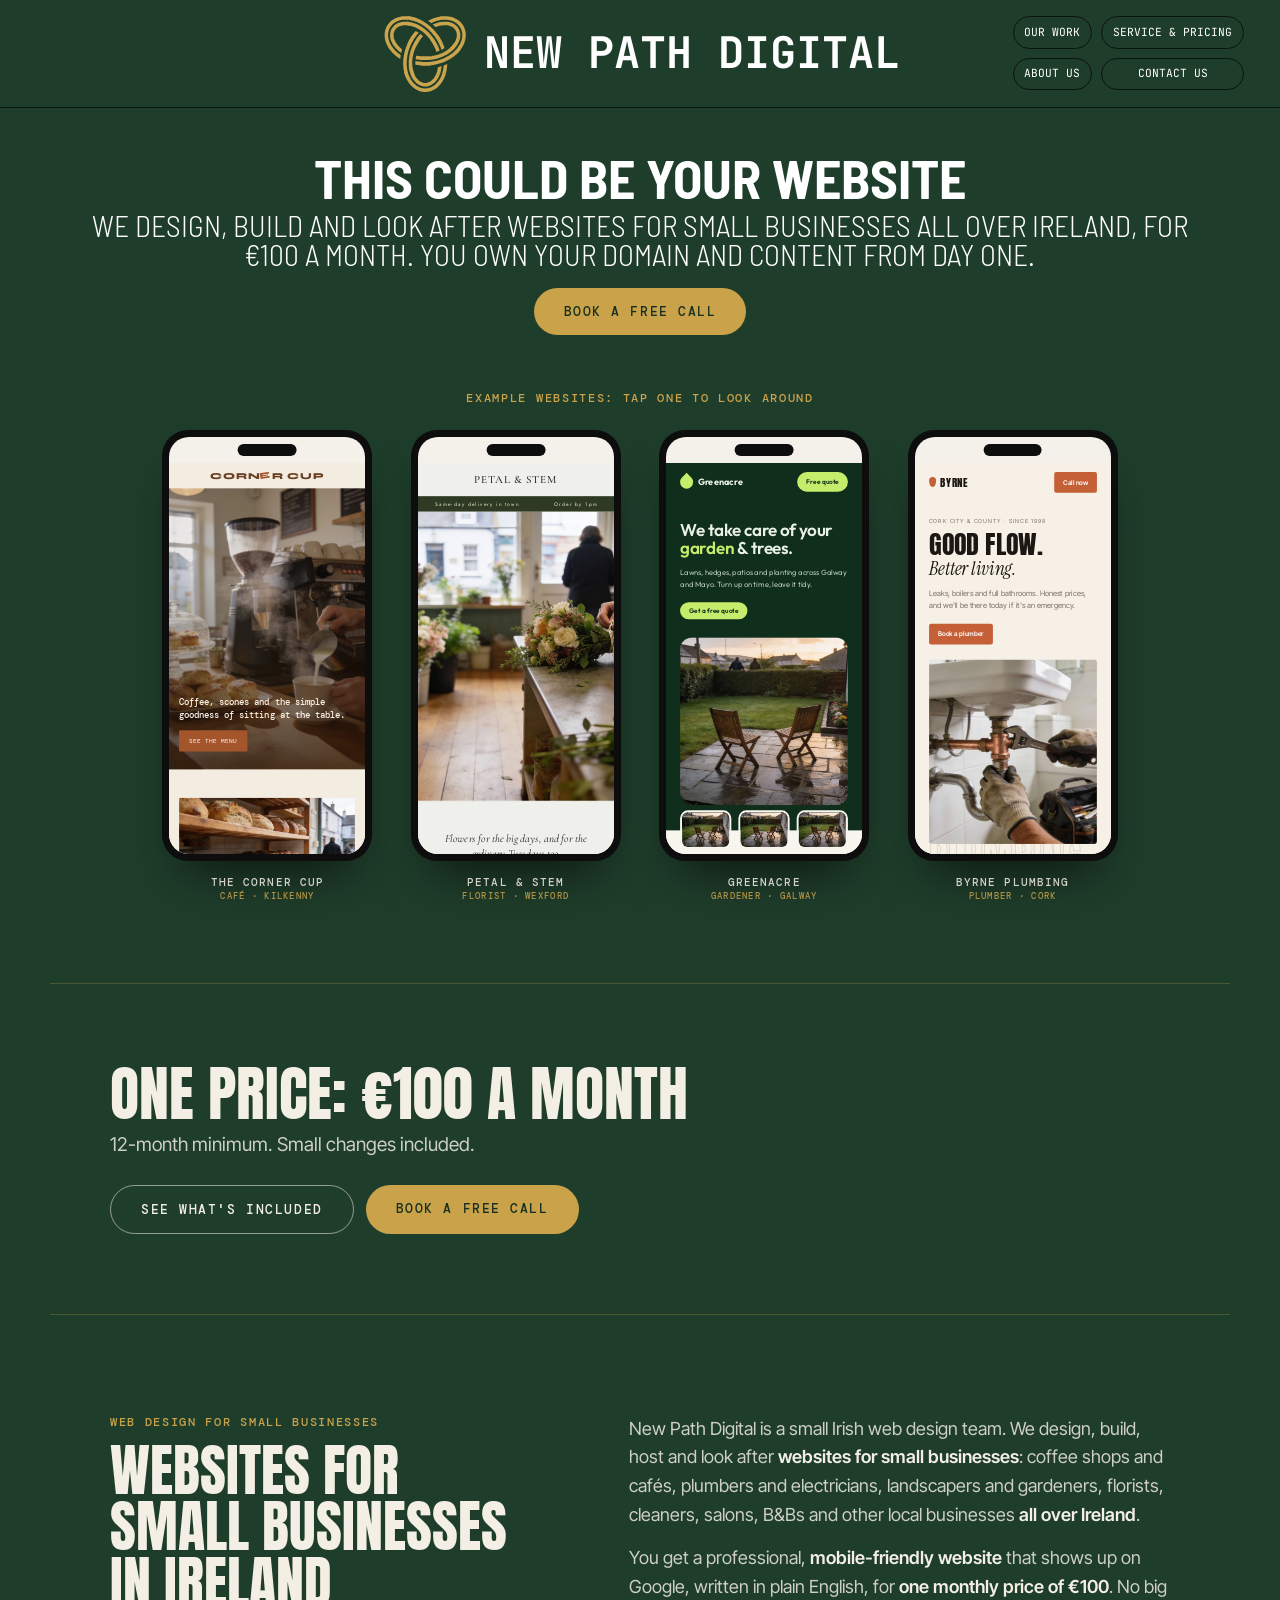
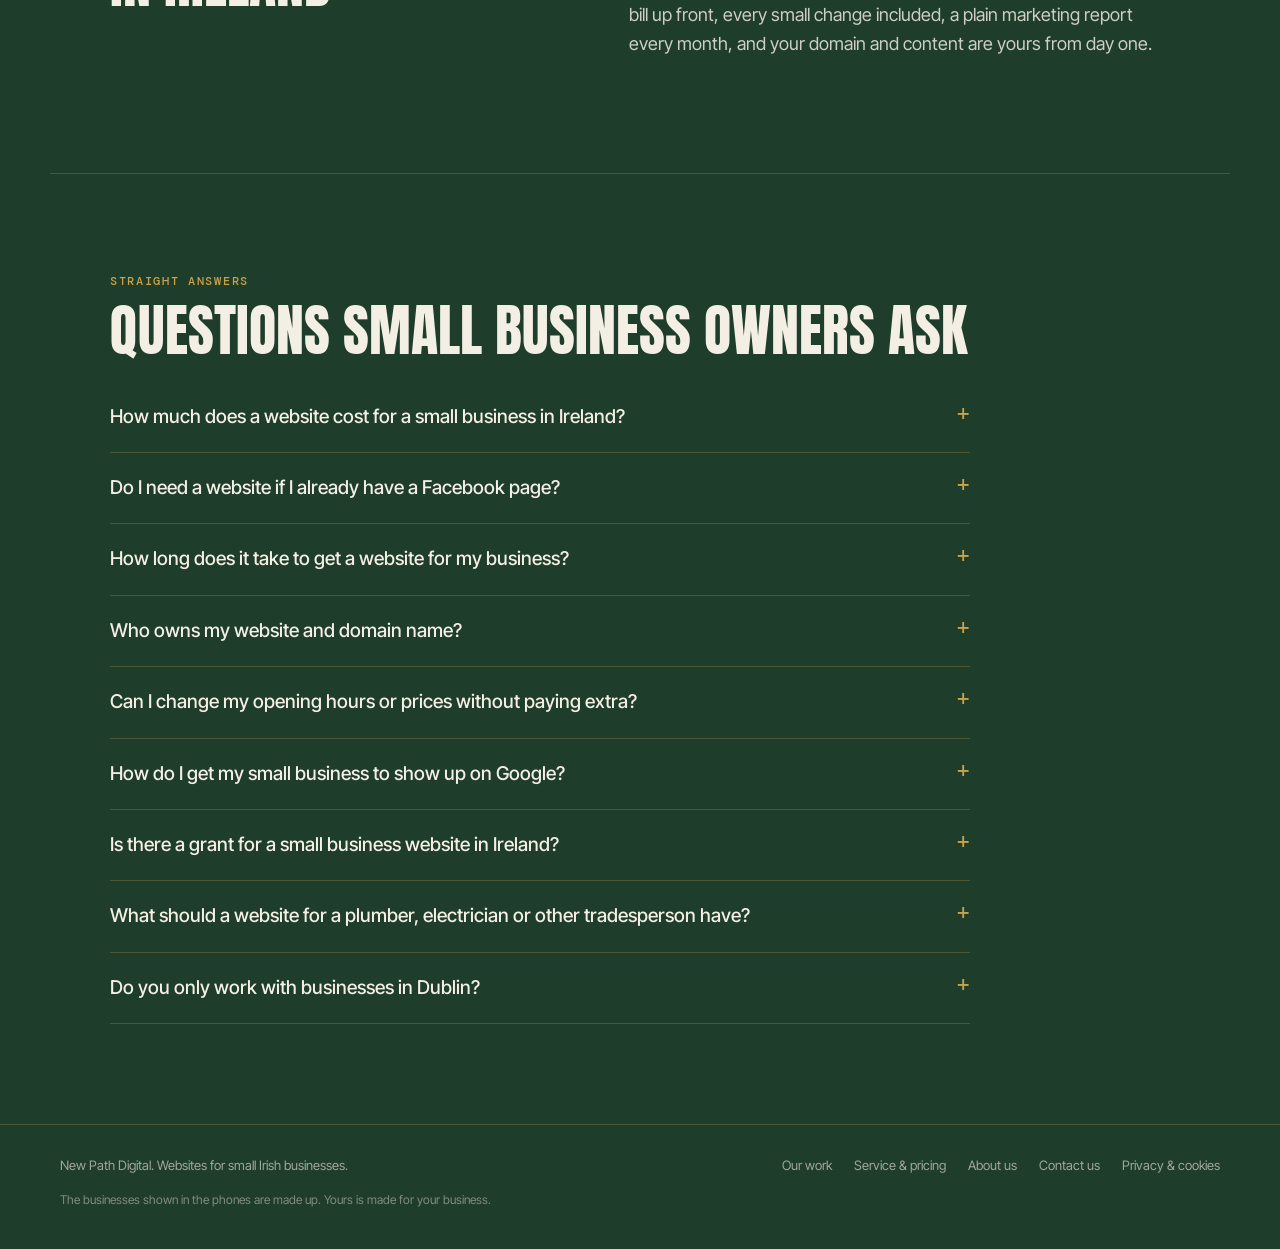
==== commit 00f5a449: "Make logo and company name bigger Co-Authored-By: Claude Opus 5.5 <noreply@anthropic.com>" ====
--- a/index.html
+++ b/index.html
@@ -28,7 +28,7 @@
 <link href="https://fonts.googleapis.com/css2?family=Anton&family=DM+Mono:wght@400;500&family=Inter+Tight:wght@400;500;600&family=JetBrains+Mono:wght@400;700&family=Barlow+Semi+Condensed:wght@300;700&display=swap" rel="stylesheet">
 <link rel="stylesheet" href="/style.css">
 <style>
-section[id]{scroll-margin-top:90px}
+section[id]{scroll-margin-top:150px}
 
 /* ---------- hero ---------- */
 .hero{text-align:center;padding:clamp(34px,3.4vw,54px) 20px clamp(50px,7vw,80px)}
--- a/style.css
+++ b/style.css
@@ -9,11 +9,11 @@
 
 /* ---------- header ---------- */
 .bar{position:sticky;top:0;z-index:20;background:var(--green);border-bottom:1px solid #0b140e;display:flex;align-items:center;gap:clamp(14px,1.6vw,26px);padding:10px clamp(16px,3vw,36px)}
-.mark{width:clamp(56px,6vw,96px);height:clamp(56px,6vw,96px);flex:none;display:block}
-.brand{display:flex;align-items:center;gap:16px;flex:none}
-.brand .name{font:700 clamp(26px,3vw,50px)/1 "JetBrains Mono","DM Mono",monospace;letter-spacing:0;color:#fff;text-transform:uppercase;white-space:nowrap}
-.nav{display:flex;gap:clamp(8px,1.2vw,22px);margin:0 auto 0 0;flex-wrap:wrap;justify-content:center}
-.nav a{font:400 clamp(13px,1.3vw,21px)/1 "JetBrains Mono","DM Mono",monospace;color:#fff;text-transform:uppercase;border:1px solid #0b140e;border-radius:999px;padding:clamp(11px,1.15vw,18px) clamp(10px,1.2vw,26px);white-space:nowrap;transition:background .2s,color .2s}
+.mark{width:clamp(72px,7vw,122px);height:clamp(72px,7vw,122px);flex:none;display:block}
+.brand{display:flex;align-items:center;gap:14px;flex:none}
+.brand .name{font:700 clamp(32px,3.4vw,60px)/1 "JetBrains Mono","DM Mono",monospace;letter-spacing:0;color:#fff;text-transform:uppercase;white-space:nowrap}
+.nav{display:flex;gap:clamp(8px,.7vw,14px);margin-left:auto;flex-wrap:wrap;justify-content:center}
+.nav a{font:400 clamp(11px,.88vw,14px)/1 "JetBrains Mono","DM Mono",monospace;color:#fff;text-transform:uppercase;border:1px solid #0b140e;border-radius:999px;padding:clamp(9px,.75vw,12px) clamp(9px,.85vw,14px);white-space:nowrap;transition:background .2s,color .2s}
 .nav a:hover,.nav a[aria-current="page"]{background:var(--cream);color:var(--green)}
 
 /* ---------- shared blocks ---------- */
@@ -48,14 +48,19 @@
 footer.site a:hover{color:var(--cream)}
 footer.site .note{width:100%;font-size:12px;color:rgba(244,239,228,.45)}
 
-@media (max-width:1120px){
+/* wide screens: logo and name in the centre, menu right */
+/* the menu goes in two rows until there is room for one */
+@media (min-width:1061px) and (max-width:1899px){.nav{display:grid;grid-template-columns:auto auto}.nav a{text-align:center}}
+@media (min-width:1061px){.bar{min-height:clamp(100px,8.4vw,144px)}.brand{position:absolute;left:50%;transform:translateX(-50%)}}
+@media (max-width:1060px){
+  .nav a{font-size:12px}
   .bar{flex-wrap:wrap;justify-content:center;gap:10px}
   .nav{width:100%;margin:0}
 }
 @media (max-width:760px){
-  .brand{gap:10px}
-  .mark{width:42px;height:42px}
-  .brand .name{font-size:clamp(18px,6vw,26px)}
+  .brand{gap:8px}
+  .mark{width:54px;height:54px}
+  .brand .name{font-size:clamp(19px,7.2vw,32px)}
   .nav a{padding:10px 8px;font-size:12px;text-align:center}
   .cols,.cols.four{grid-template-columns:1fr}
   footer.site{flex-direction:column}
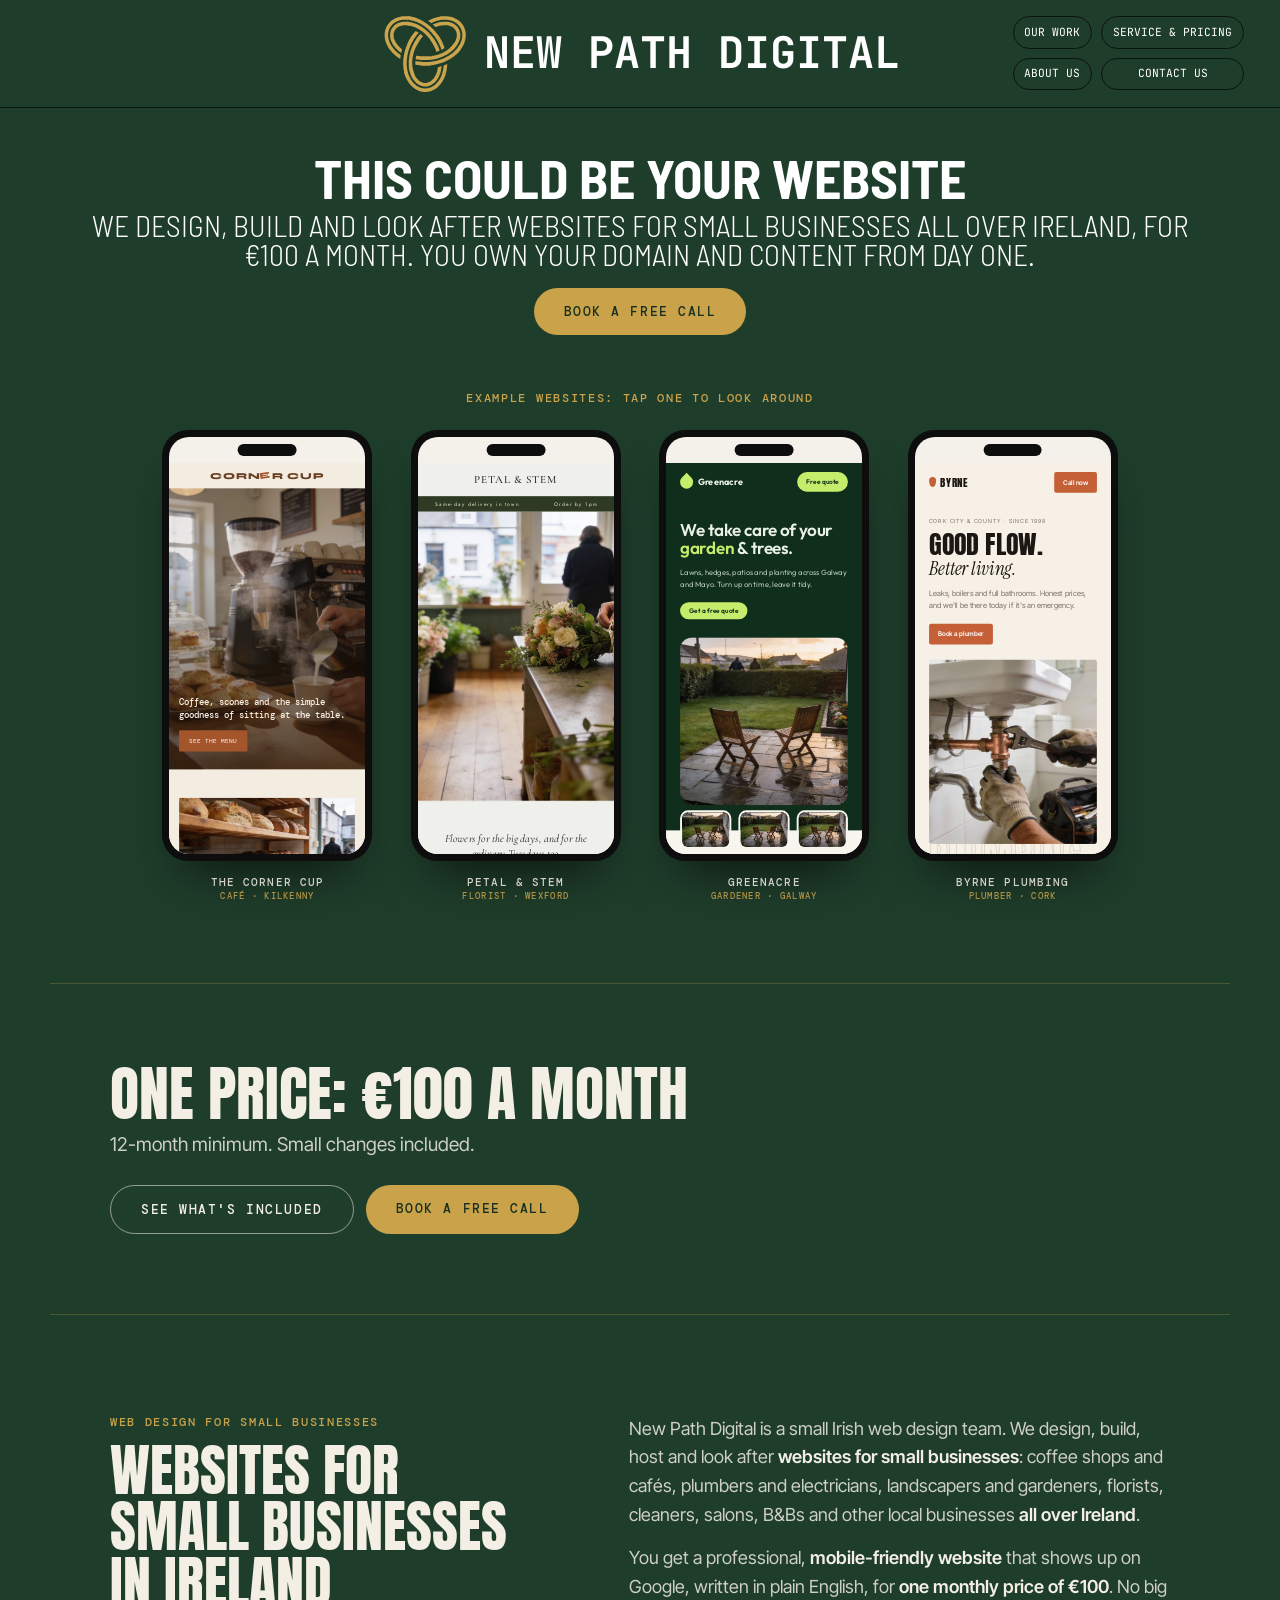
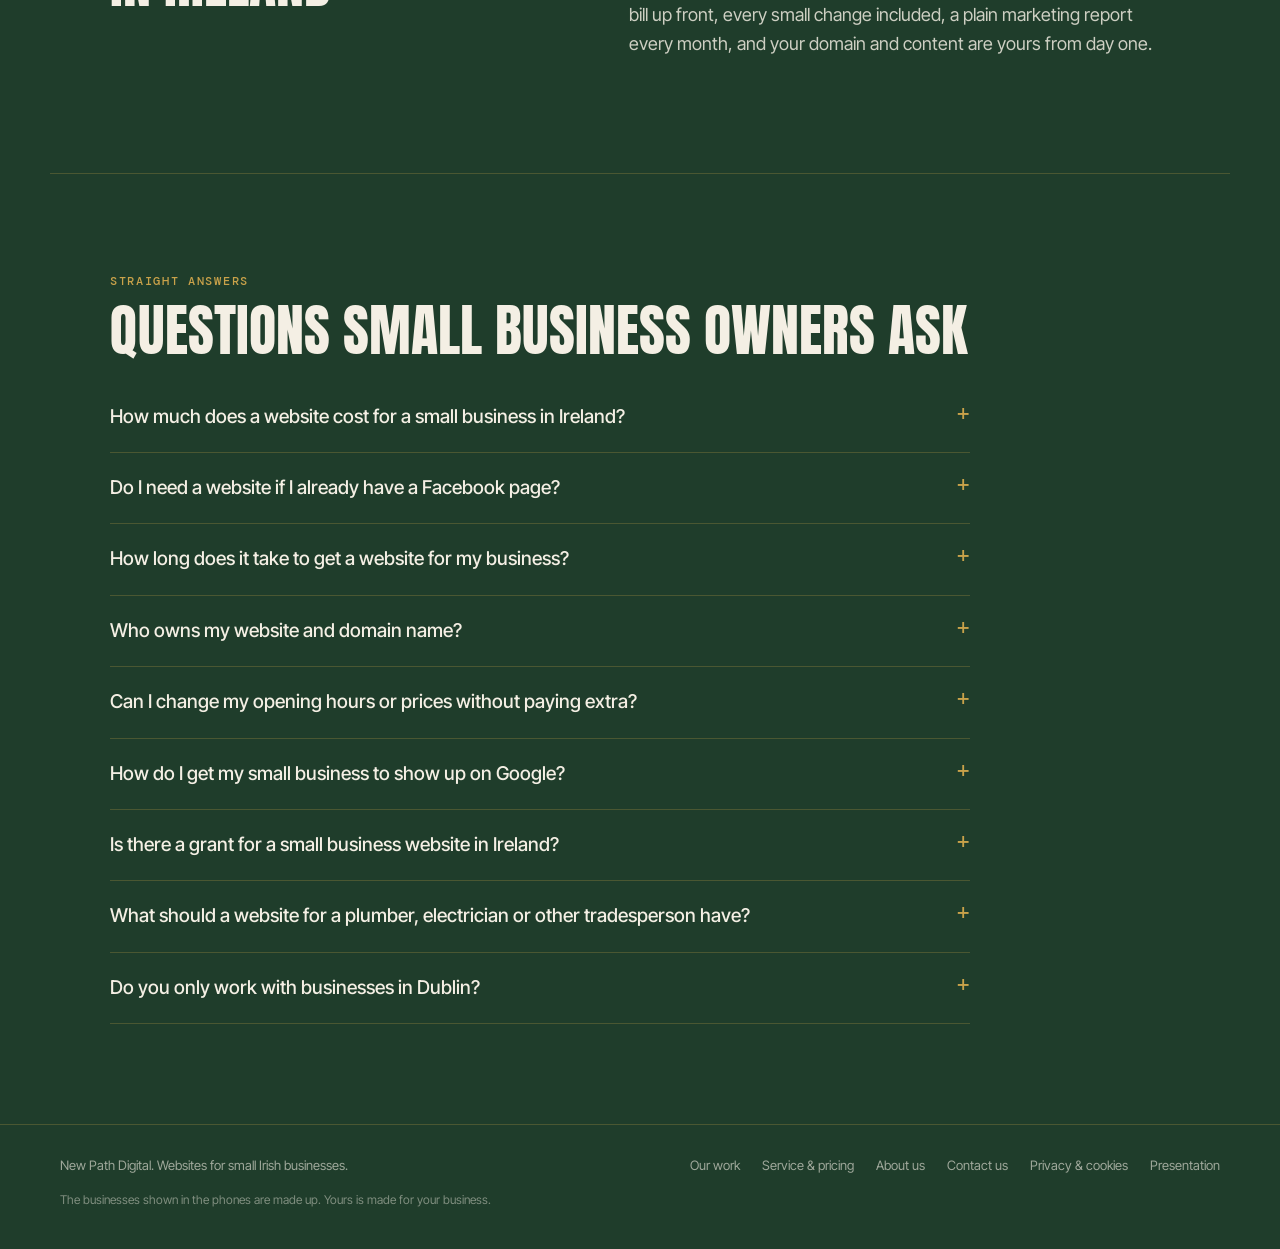
==== commit 3bfbbca1: "Add presentation, research and leads pages with footer link Co-Authored-By: Claude Opus 5.5 <noreply" ====
--- a/index.html
+++ b/index.html
@@ -176,7 +176,7 @@
 
 <footer class="site">
   <span>New Path Digital. Websites for small Irish businesses.</span>
-  <nav><a href="/#work">Our work</a><a href="/services">Service &amp; pricing</a><a href="/about">About us</a><a href="/contact">Contact us</a><a href="/privacy">Privacy &amp; cookies</a></nav>
+  <nav><a href="/#work">Our work</a><a href="/services">Service &amp; pricing</a><a href="/about">About us</a><a href="/contact">Contact us</a><a href="/privacy">Privacy &amp; cookies</a><a href="/presentation">Presentation</a></nav>
   <span class="note">The businesses shown in the phones are made up. Yours is made for your business.</span>
 </footer>
 
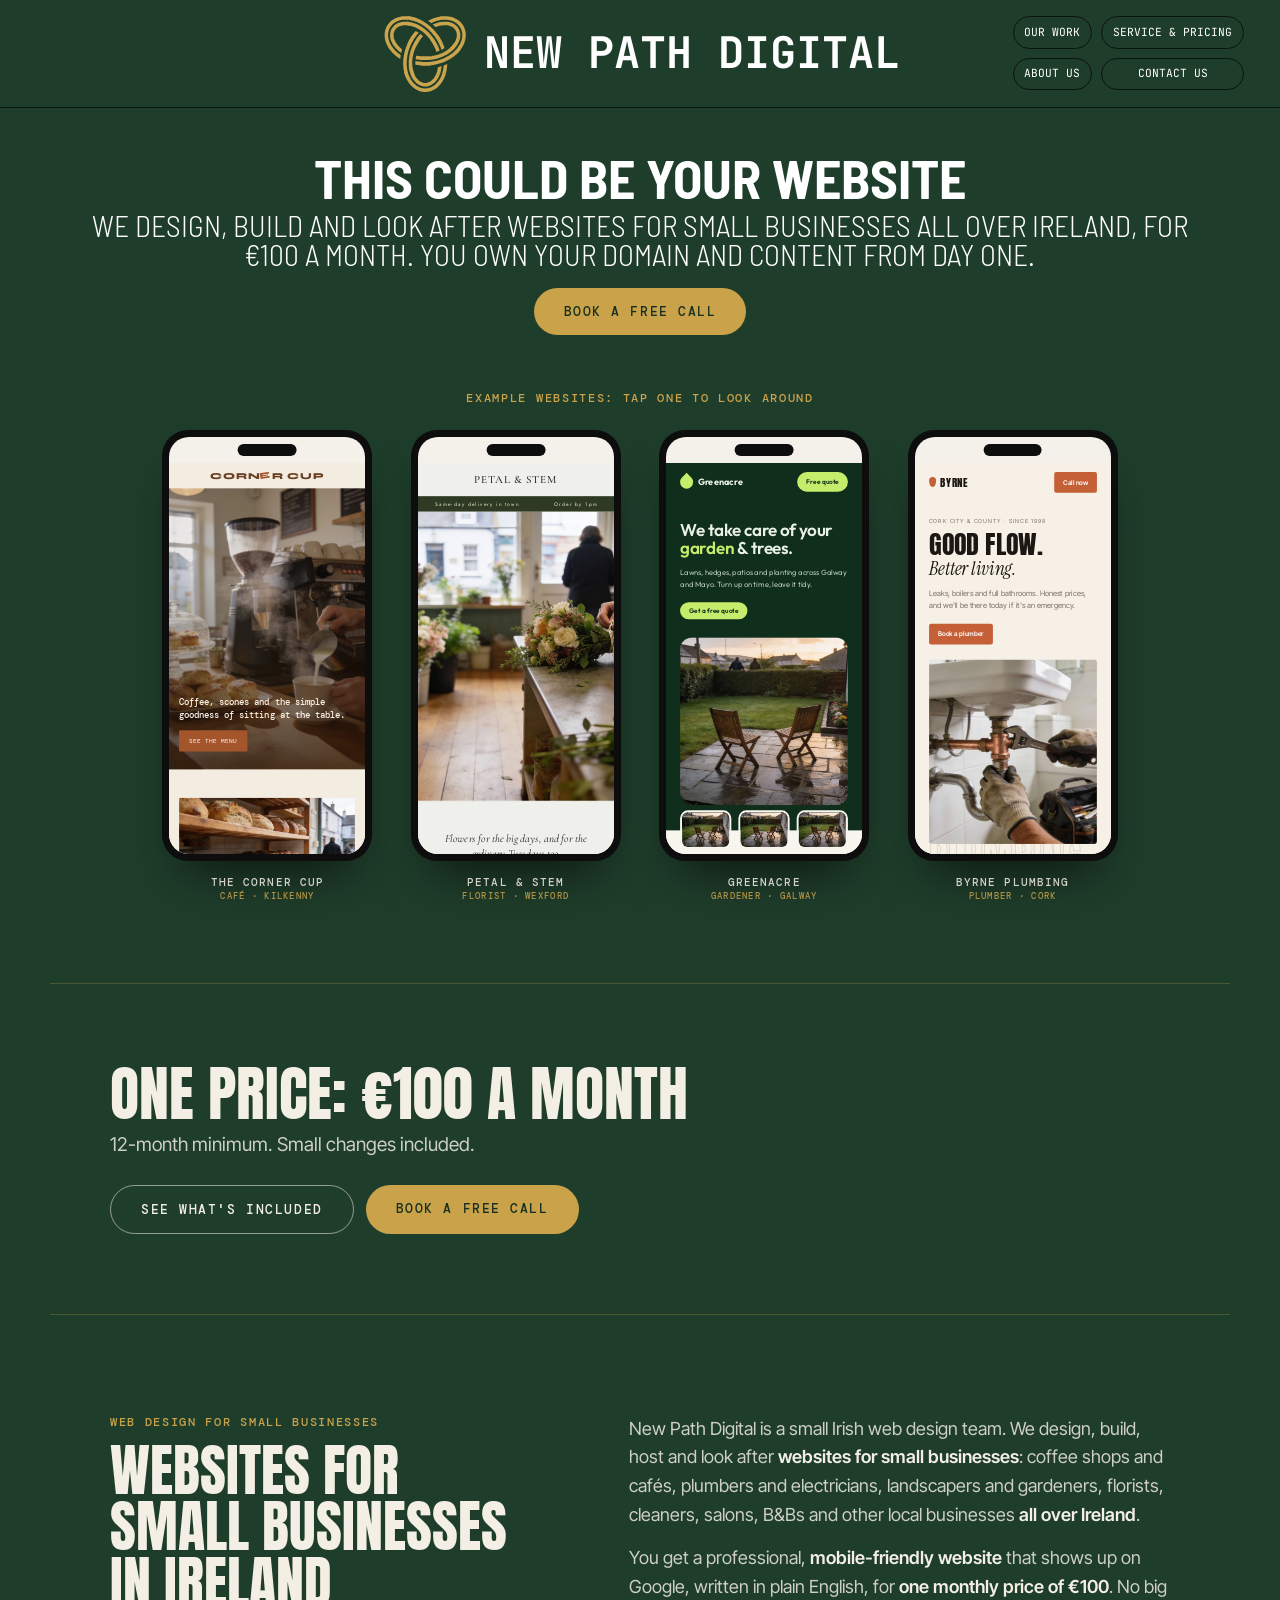
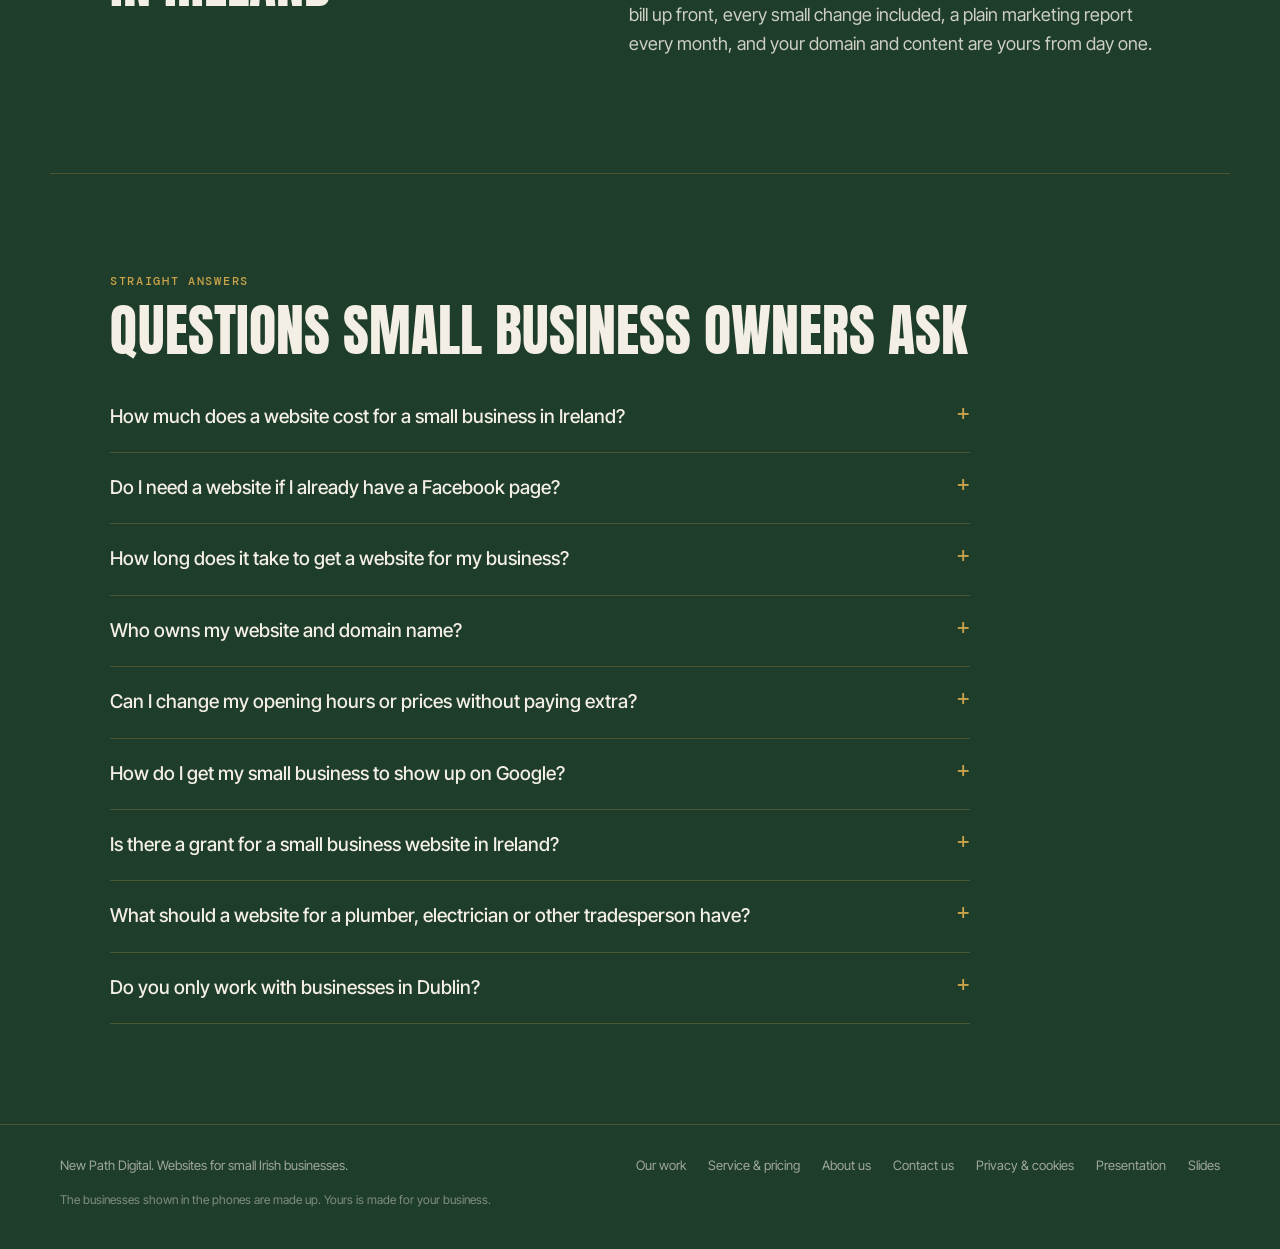
==== commit 6a3c66aa: "Add slides link to footers Co-Authored-By: Claude Opus 5.5 <noreply@anthropic.com>" ====
--- a/index.html
+++ b/index.html
@@ -176,7 +176,7 @@
 
 <footer class="site">
   <span>New Path Digital. Websites for small Irish businesses.</span>
-  <nav><a href="/#work">Our work</a><a href="/services">Service &amp; pricing</a><a href="/about">About us</a><a href="/contact">Contact us</a><a href="/privacy">Privacy &amp; cookies</a><a href="/presentation">Presentation</a></nav>
+  <nav><a href="/#work">Our work</a><a href="/services">Service &amp; pricing</a><a href="/about">About us</a><a href="/contact">Contact us</a><a href="/privacy">Privacy &amp; cookies</a><a href="/presentation">Presentation</a><a href="https://claude.ai/artifact/WuMuPJrRMG27rFcf5HW97F" target="_blank" rel="noopener">Slides</a></nav>
   <span class="note">The businesses shown in the phones are made up. Yours is made for your business.</span>
 </footer>
 
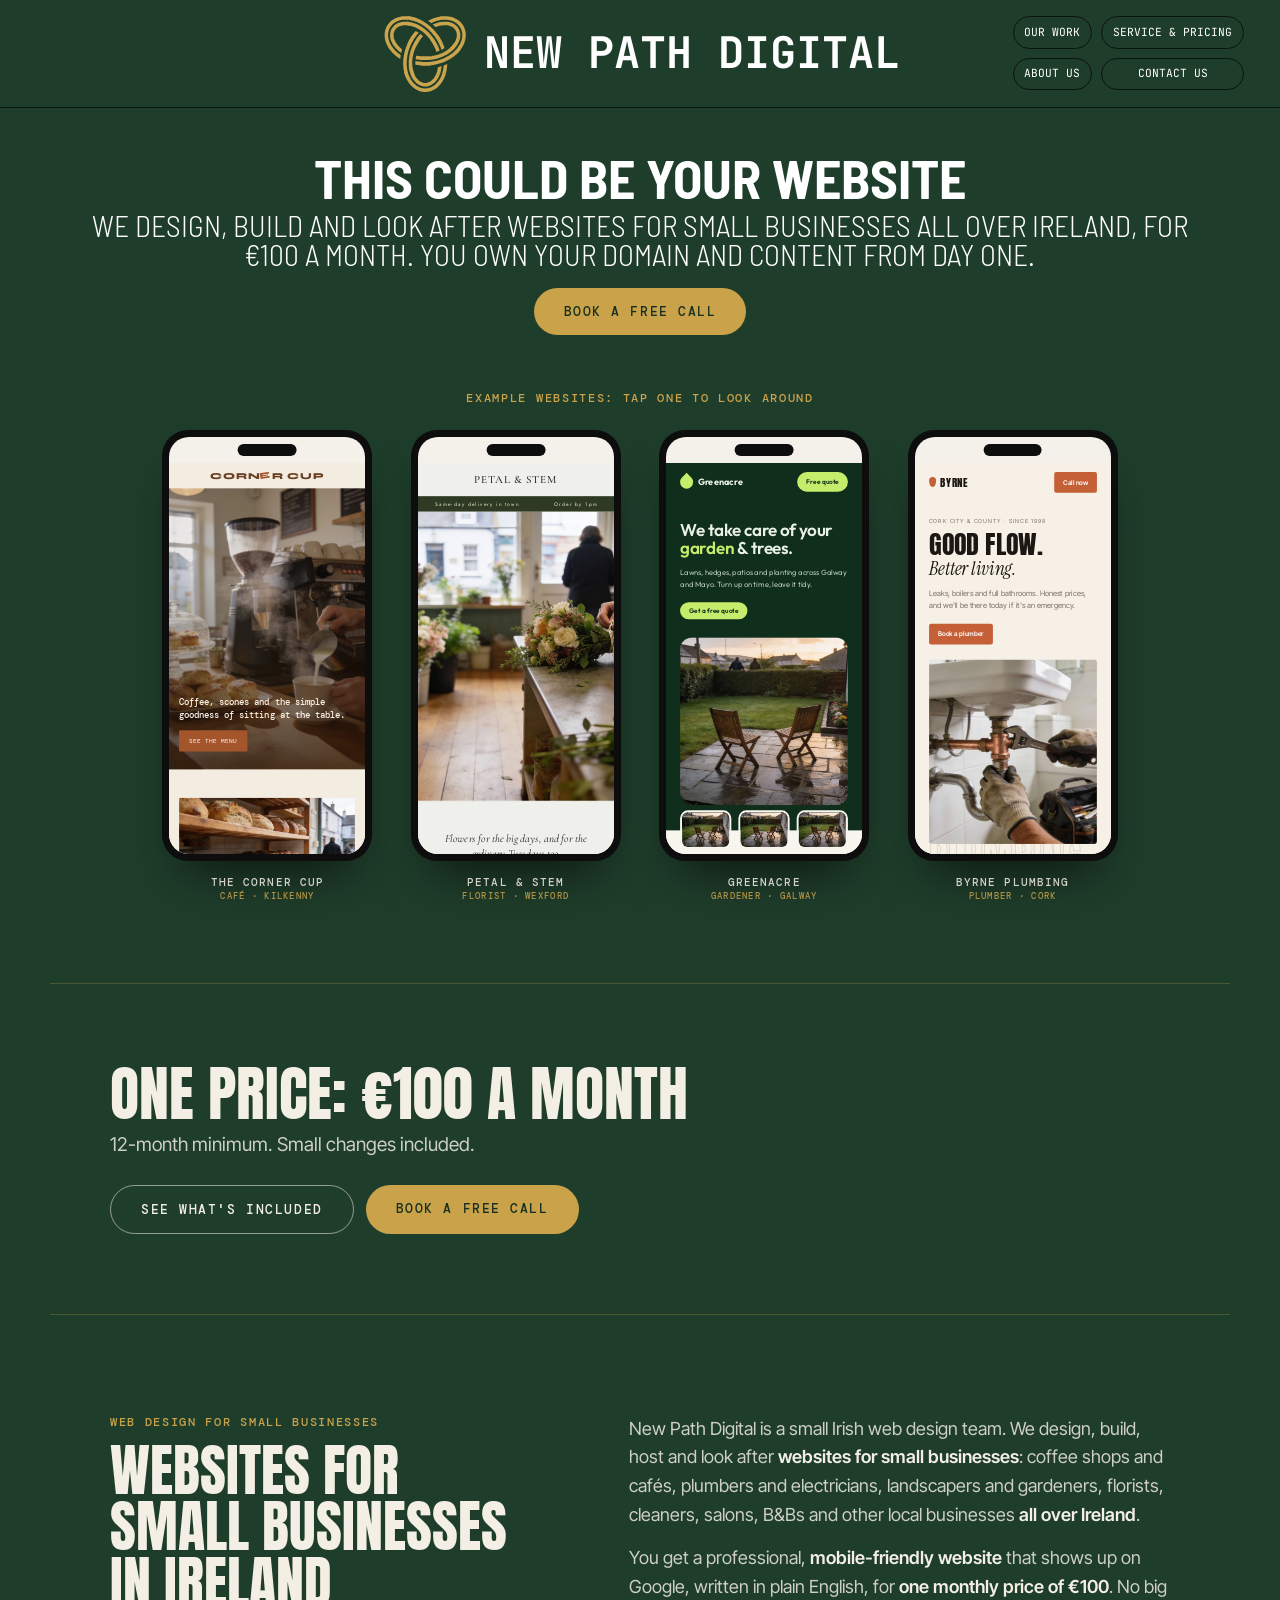
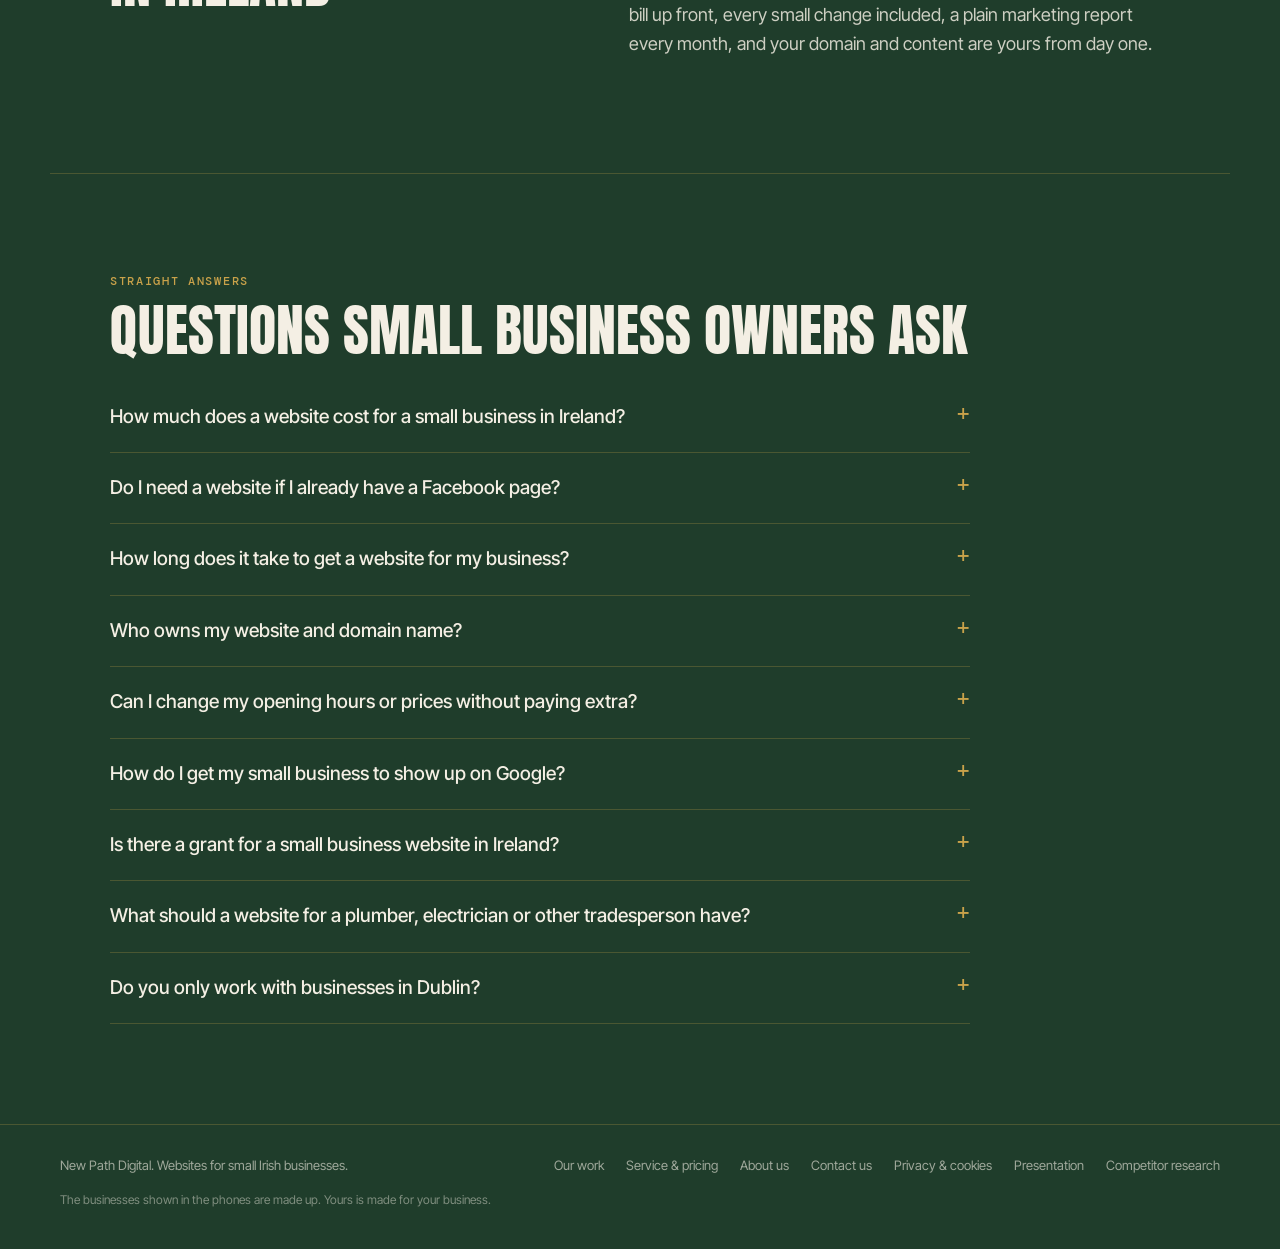
==== commit 9bfd3d72: "Link competitor research in footers Co-Authored-By: Claude Opus 5.5 <noreply@anthropic.com>" ====
--- a/index.html
+++ b/index.html
@@ -176,7 +176,7 @@
 
 <footer class="site">
   <span>New Path Digital. Websites for small Irish businesses.</span>
-  <nav><a href="/#work">Our work</a><a href="/services">Service &amp; pricing</a><a href="/about">About us</a><a href="/contact">Contact us</a><a href="/privacy">Privacy &amp; cookies</a><a href="/presentation">Presentation</a><a href="https://claude.ai/artifact/WuMuPJrRMG27rFcf5HW97F" target="_blank" rel="noopener">Slides</a></nav>
+  <nav><a href="/#work">Our work</a><a href="/services">Service &amp; pricing</a><a href="/about">About us</a><a href="/contact">Contact us</a><a href="/privacy">Privacy &amp; cookies</a><a href="/presentation">Presentation</a><a href="/research">Competitor research</a></nav>
   <span class="note">The businesses shown in the phones are made up. Yours is made for your business.</span>
 </footer>
 
